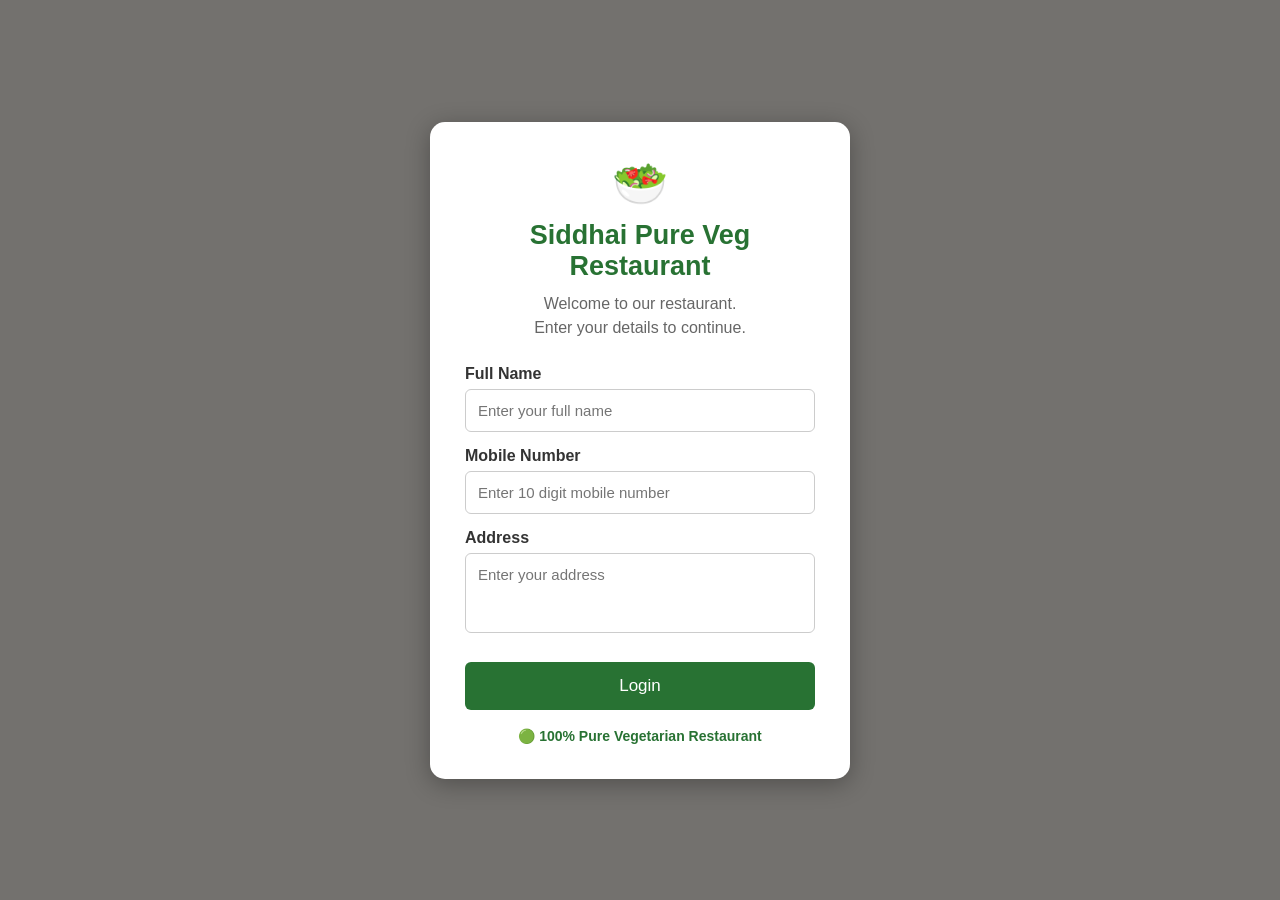
==== index.html @ 25f9e5db "Add files via upload" ====
<!DOCTYPE html>
<html lang="en">

<head>

    <meta charset="UTF-8">

    <meta name="viewport" content="width=device-width, initial-scale=1.0">

    <title>Siddhai Pure Veg Restaurant</title>


    <style>

        /* =========================
           BASIC RESET
        ========================= */

        * {
            margin: 0;
            padding: 0;
            box-sizing: border-box;
            font-family: Arial, sans-serif;
        }


        body {
            background-color: #fffaf3;
            color: #333;
        }


        /* =========================
           LOGIN PAGE
        ========================= */

        #loginPage {

            min-height: 100vh;

            display: flex;

            justify-content: center;

            align-items: center;

            padding: 20px;

            background-image:

                linear-gradient(
                    rgba(0, 0, 0, 0.55),
                    rgba(0, 0, 0, 0.55)
                ),

                url("https://images.unsplash.com/photo-1517248135467-4c7edcad34c4");

            background-size: cover;

            background-position: center;
        }


        .login-box {

            background-color: white;

            width: 420px;

            padding: 35px;

            border-radius: 15px;

            box-shadow:

                0 5px 25px
                rgba(0, 0, 0, 0.3);
        }


        .restaurant-icon {

            text-align: center;

            font-size: 45px;

            margin-bottom: 10px;
        }


        .login-box h1 {

            text-align: center;

            color: #287233;

            font-size: 27px;

            margin-bottom: 10px;
        }


        .login-box .subtitle {

            text-align: center;

            color: #666;

            margin-bottom: 25px;

            line-height: 1.5;
        }


        label {

            display: block;

            margin-top: 15px;

            margin-bottom: 6px;

            font-weight: bold;

            color: #333;
        }


        input,
        textarea {

            width: 100%;

            padding: 12px;

            border: 1px solid #ccc;

            border-radius: 6px;

            font-size: 15px;
        }


        input:focus,
        textarea:focus {

            outline: none;

            border-color: #287233;
        }


        textarea {

            height: 80px;

            resize: none;
        }


        .login-button {

            width: 100%;

            margin-top: 25px;

            padding: 14px;

            background-color: #287233;

            color: white;

            border: none;

            border-radius: 6px;

            font-size: 17px;

            cursor: pointer;
        }


        .login-button:hover {

            background-color: #1e5727;
        }


        .pure-veg-text {

            text-align: center;

            margin-top: 18px;

            color: #287233;

            font-size: 14px;

            font-weight: bold;
        }


        /* =========================
           HOME PAGE
        ========================= */

        #homePage {

            display: none;
        }


        /* =========================
           NAVIGATION BAR
        ========================= */

        nav {

            background-color: #287233;

            color: white;

            padding: 18px 50px;

            display: flex;

            justify-content: space-between;

            align-items: center;

            position: sticky;

            top: 0;

            z-index: 1000;
        }


        .logo {

            font-size: 24px;

            font-weight: bold;
        }


        .logo span {

            display: block;

            font-size: 12px;

            font-weight: normal;

            margin-top: 3px;

            color: #d9f5dc;
        }


        nav a {

            color: white;

            text-decoration: none;

            margin-left: 25px;

            font-size: 16px;

            cursor: pointer;
        }


        nav a:hover {

            color: #ffe082;
        }


        /* =========================
           HERO SECTION
        ========================= */

        .hero {

            min-height: 550px;

            background-image:

                linear-gradient(

                    rgba(0, 0, 0, 0.55),

                    rgba(0, 0, 0, 0.55)

                ),

                url("https://images.unsplash.com/photo-1414235077428-338989a2e8c0");

            background-size: cover;

            background-position: center;

            display: flex;

            justify-content: center;

            align-items: center;

            text-align: center;

            color: white;

            padding: 30px;
        }


        .hero h1 {

            font-size: 52px;

            margin-bottom: 20px;
        }


        .hero h1 span {

            color: #ffe082;
        }


        .hero p {

            font-size: 21px;

            line-height: 1.7;

            margin-bottom: 25px;
        }


        .hero-button {

            display: inline-block;

            padding: 13px 28px;

            background-color: #f39c12;

            color: white;

            text-decoration: none;

            border-radius: 6px;

            font-size: 17px;

            cursor: pointer;
        }


        .hero-button:hover {

            background-color: #d68910;
        }


        /* =========================
           ABOUT US
        ========================= */

        .about {

            text-align: center;

            padding: 70px 20px;
        }


        .section-title {

            font-size: 36px;

            color: #287233;

            margin-bottom: 20px;
        }


        .about p {

            max-width: 850px;

            margin: auto;

            line-height: 1.8;

            color: #555;

            font-size: 17px;
        }


        /* =========================
           FOOD MENU
        ========================= */

        .menu-section {

            padding: 65px 30px;

            text-align: center;

            background-color: #f4f9f1;
        }


        .food-container {

            display: flex;

            justify-content: center;

            gap: 25px;

            flex-wrap: wrap;

            margin-top: 35px;
        }


        .food-card {

            width: 260px;

            background-color: white;

            border-radius: 12px;

            overflow: hidden;

            box-shadow:

                0 4px 12px
                rgba(0, 0, 0, 0.12);

            transition: 0.3s;
        }


        .food-card:hover {

            transform: translateY(-8px);
        }


        .food-card img {

            width: 100%;

            height: 180px;

            object-fit: cover;
        }


        .food-card h3 {

            color: #287233;

            margin: 18px 0 10px;

            font-size: 21px;
        }


        .food-card p {

            color: #666;

            line-height: 1.5;

            padding: 0 15px 20px;
        }


        /* =========================
           WHY CHOOSE US
        ========================= */

        .features {

            padding: 70px 30px;

            text-align: center;
        }


        .feature-container {

            display: flex;

            justify-content: center;

            gap: 25px;

            flex-wrap: wrap;

            margin-top: 35px;
        }


        .feature-card {

            width: 260px;

            padding: 30px;

            background-color: white;

            border-radius: 10px;

            box-shadow:

                0 3px 12px
                rgba(0, 0, 0, 0.1);
        }


        .feature-icon {

            font-size: 40px;

            margin-bottom: 15px;
        }


        .feature-card h3 {

            color: #287233;

            margin-bottom: 15px;
        }


        .feature-card p {

            color: #666;

            line-height: 1.6;
        }


        /* =========================
           CONTACT SECTION
        ========================= */

        .contact {

            background-color: #e8f2e5;

            text-align: center;

            padding: 65px 20px;
        }


        .contact p {

            line-height: 2;

            font-size: 17px;

            color: #444;
        }


        /* =========================
           FOOTER
        ========================= */

        footer {

            background-color: #287233;

            color: white;

            text-align: center;

            padding: 22px;
        }


        /* =========================
           RESPONSIVE DESIGN
        ========================= */

        @media (max-width: 750px) {


            nav {

                flex-direction: column;

                gap: 15px;

                padding: 20px;
            }


            nav a {

                margin-left: 8px;

                margin-right: 8px;

                font-size: 14px;
            }


            .hero h1 {

                font-size: 36px;
            }


            .hero p {

                font-size: 17px;
            }


            .login-box {

                width: 100%;

                max-width: 420px;
            }

        }

    </style>

</head>


<body>


    <!-- =====================================================
         LOGIN / CUSTOMER DETAILS PAGE
    ====================================================== -->


    <section id="loginPage">


        <div class="login-box">


            <div class="restaurant-icon">

                🥗

            </div>


            <h1>

                Siddhai Pure Veg Restaurant

            </h1>


            <p class="subtitle">

                Welcome to our restaurant.

                <br>

                Enter your details to continue.

            </p>


            <form onsubmit="loginUser(event)">


                <!-- FULL NAME -->

                <label for="name">

                    Full Name

                </label>


                <input

                    type="text"

                    id="name"

                    placeholder="Enter your full name"

                    required

                >


                <!-- MOBILE NUMBER -->

                <label for="mobile">

                    Mobile Number

                </label>


                <input

                    type="tel"

                    id="mobile"

                    placeholder="Enter 10 digit mobile number"

                    pattern="[0-9]{10}"

                    required

                >


                <!-- ADDRESS -->

                <label for="address">

                    Address

                </label>


                <textarea

                    id="address"

                    placeholder="Enter your address"

                    required

                ></textarea>


                <!-- LOGIN BUTTON -->

                <button

                    type="submit"

                    class="login-button"

                >

                    Login

                </button>


            </form>


            <div class="pure-veg-text">

                🟢 100% Pure Vegetarian Restaurant

            </div>


        </div>


    </section>


    <!-- =====================================================
         HOME PAGE
    ====================================================== -->


    <section id="homePage">


        <!-- NAVIGATION -->

        <nav>


            <div class="logo">

                Siddhai Pure Veg

                <span>

                    Restaurant • Kopargaon

                </span>

            </div>


            <div>


                <a onclick="showSection('home')">

                    Home

                </a>


                <a onclick="showSection('about')">

                    About Us

                </a>


                <a onclick="showSection('menu')">

                    Food Menu

                </a>


                <a onclick="showSection('features')">

                    Why Us

                </a>


                <a onclick="showSection('contact')">

                    Contact

                </a>

            </div>


        </nav>


        <!-- HERO / WELCOME -->

        <section class="hero" id="home">


            <div>


                <h1 id="welcomeMessage">

                    Welcome to

                    <span>

                        Siddhai Pure Veg Restaurant

                    </span>

                </h1>


                <p>

                    Pure Vegetarian Food

                    <br>

                    Authentic Taste • Fresh Ingredients • Great Service

                </p>


                <a

                    class="hero-button"

                    onclick="showSection('menu')"

                >

                    Explore Our Food

                </a>


            </div>


        </section>


        <!-- ABOUT US -->

        <section class="about" id="about">


            <h2 class="section-title">

                About Siddhai Pure Veg Restaurant

            </h2>


            <p>

                Siddhai Pure Veg Restaurant is a destination for

                delicious and freshly prepared vegetarian food.

                We serve a variety of tasty dishes prepared with

                quality ingredients and authentic flavors.

                <br><br>

                Our aim is to provide our customers with delicious

                food, friendly service and a comfortable dining

                experience. Whether you are looking for a quick

                meal or enjoying food with family and friends,

                Siddhai Pure Veg Restaurant welcomes you.

            </p>


        </section>


        <!-- FOOD MENU CATEGORIES -->

        <section class="menu-section" id="menu">


            <h2 class="section-title">

                Explore Our Food

            </h2>


            <p>

                Enjoy a variety of delicious pure vegetarian dishes.

            </p>


            <div class="food-container">


                <!-- NORTH INDIAN -->

                <div class="food-card">


                    <img

                        src="https://images.unsplash.com/photo-1585937421612-70a008356fbe"

                        alt="North Indian Food"

                    >


                    <h3>

                        North Indian

                    </h3>


                    <p>

                        Delicious vegetarian curries,

                        paneer dishes, roti and more.

                    </p>


                </div>


                <!-- SOUTH INDIAN -->

                <div class="food-card">


                    <img

                        src="https://images.unsplash.com/photo-1630383249896-424e482df921"

                        alt="South Indian Food"

                    >


                    <h3>

                        South Indian

                    </h3>


                    <p>

                        Fresh dosa, idli, vada and

                        traditional South Indian dishes.

                    </p>


                </div>


                <!-- CHINESE -->

                <div class="food-card">


                    <img

                        src="https://images.unsplash.com/photo-1563245372-f21724e3856d"

                        alt="Chinese Food"

                    >


                    <h3>

                        Chinese Food

                    </h3>


                    <p>

                        Delicious vegetarian noodles,

                        fried rice and Chinese dishes.

                    </p>


                </div>


                <!-- SNACKS -->

                <div class="food-card">


                    <img

                        src="https://images.unsplash.com/photo-1601050690597-df0568f70950"

                        alt="Indian Snacks"

                    >


                    <h3>

                        Snacks

                    </h3>


                    <p>

                        Enjoy tasty snacks and quick

                        vegetarian food options.

                    </p>


                </div>


                <!-- BEVERAGES -->

                <div class="food-card">


                    <img

                        src="https://images.unsplash.com/photo-1544145945-f90425340c7e"

                        alt="Beverages"

                    >


                    <h3>

                        Beverages

                    </h3>


                    <p>

                        Refreshing juices, tea, coffee

                        and other beverages.

                    </p>


                </div>


                <!-- DESSERTS -->

                <div class="food-card">


                    <img

                        src="https://images.unsplash.com/photo-1551024506-0bccd828d307"

                        alt="Desserts"

                    >


                    <h3>

                        Desserts

                    </h3>


                    <p>

                        Complete your meal with delicious

                        sweets and desserts.

                    </p>


                </div>


            </div>


        </section>


        <!-- WHY CHOOSE US -->

        <section class="features" id="features">


            <h2 class="section-title">

                Why Choose Siddhai?

            </h2>


            <div class="feature-container">


                <div class="feature-card">


                    <div class="feature-icon">

                        🟢

                    </div>


                    <h3>

                        100% Pure Veg

                    </h3>


                    <p>

                        We serve completely vegetarian

                        food prepared with care.

                    </p>


                </div>


                <div class="feature-card">


                    <div class="feature-icon">

                        🥗

                    </div>


                    <h3>

                        Fresh Ingredients

                    </h3>


                    <p>

                        We use quality and fresh ingredients

                        for delicious food.

                    </p>


                </div>


                <div class="feature-card">


                    <div class="feature-icon">

                        ⭐

                    </div>


                    <h3>

                        Great Taste

                    </h3>


                    <p>

                        Enjoy authentic flavors and delicious

                        vegetarian dishes.

                    </p>


                </div>


                <div class="feature-card">


                    <div class="feature-icon">

                        😊

                    </div>


                    <h3>

                        Friendly Service

                    </h3>


                    <p>

                        We provide friendly and helpful

                        service to our customers.

                    </p>


                </div>


            </div>


        </section>


        <!-- CONTACT -->

        <section class="contact" id="contact">


            <h2 class="section-title">

                Contact Us

            </h2>


            <p>

                📍 Near Shivaji Statue, Kopargaon

                <br>


                📞 Phone: Add Restaurant Phone Number

                <br>


                🟢 100% Pure Vegetarian Restaurant

                <br>


                🕒 Open Daily: Add Opening Hours

            </p>


        </section>


        <!-- FOOTER -->

        <footer>


            <p>

                © 2026 Siddhai Pure Veg Restaurant.

                All Rights Reserved.

            </p>


        </footer>


    </section>


    <!-- =====================================================
         JAVASCRIPT
    ====================================================== -->


    <script>


        function loginUser(event) {


            // Prevent page refresh

            event.preventDefault();


            // Get the customer's name

            let name =

                document.getElementById("name").value;


            // Hide Login Page

            document.getElementById("loginPage")

                .style.display = "none";


            // Show Home Page

            document.getElementById("homePage")

                .style.display = "block";


            // Show customer's name

            document.getElementById("welcomeMessage")

                .innerHTML =

                "Welcome, " + name +

                " to <span>Siddhai Pure Veg Restaurant</span>";


            // Scroll to top

            window.scrollTo(0, 0);

        }


        function showSection(sectionId) {


            document.getElementById(sectionId)

                .scrollIntoView({

                    behavior: "smooth"

                });

        }


    </script>


</body>

</html>
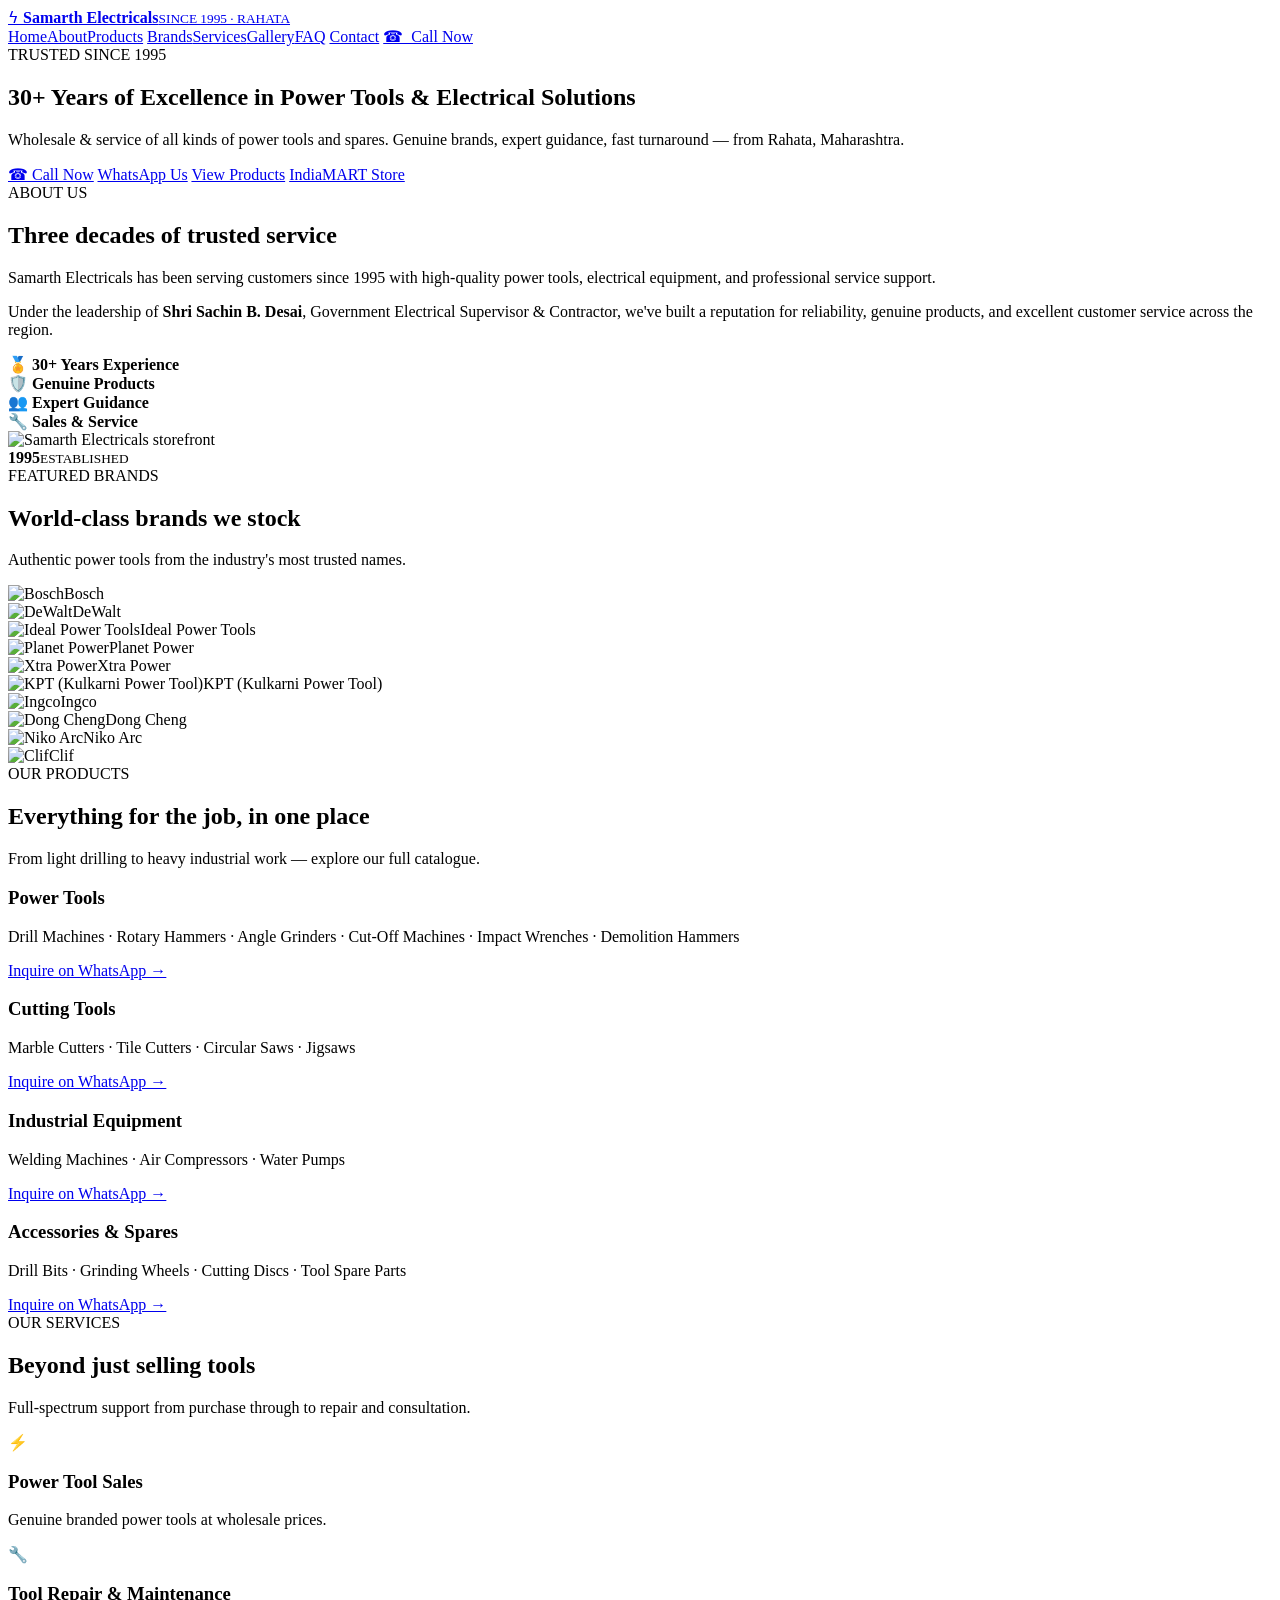
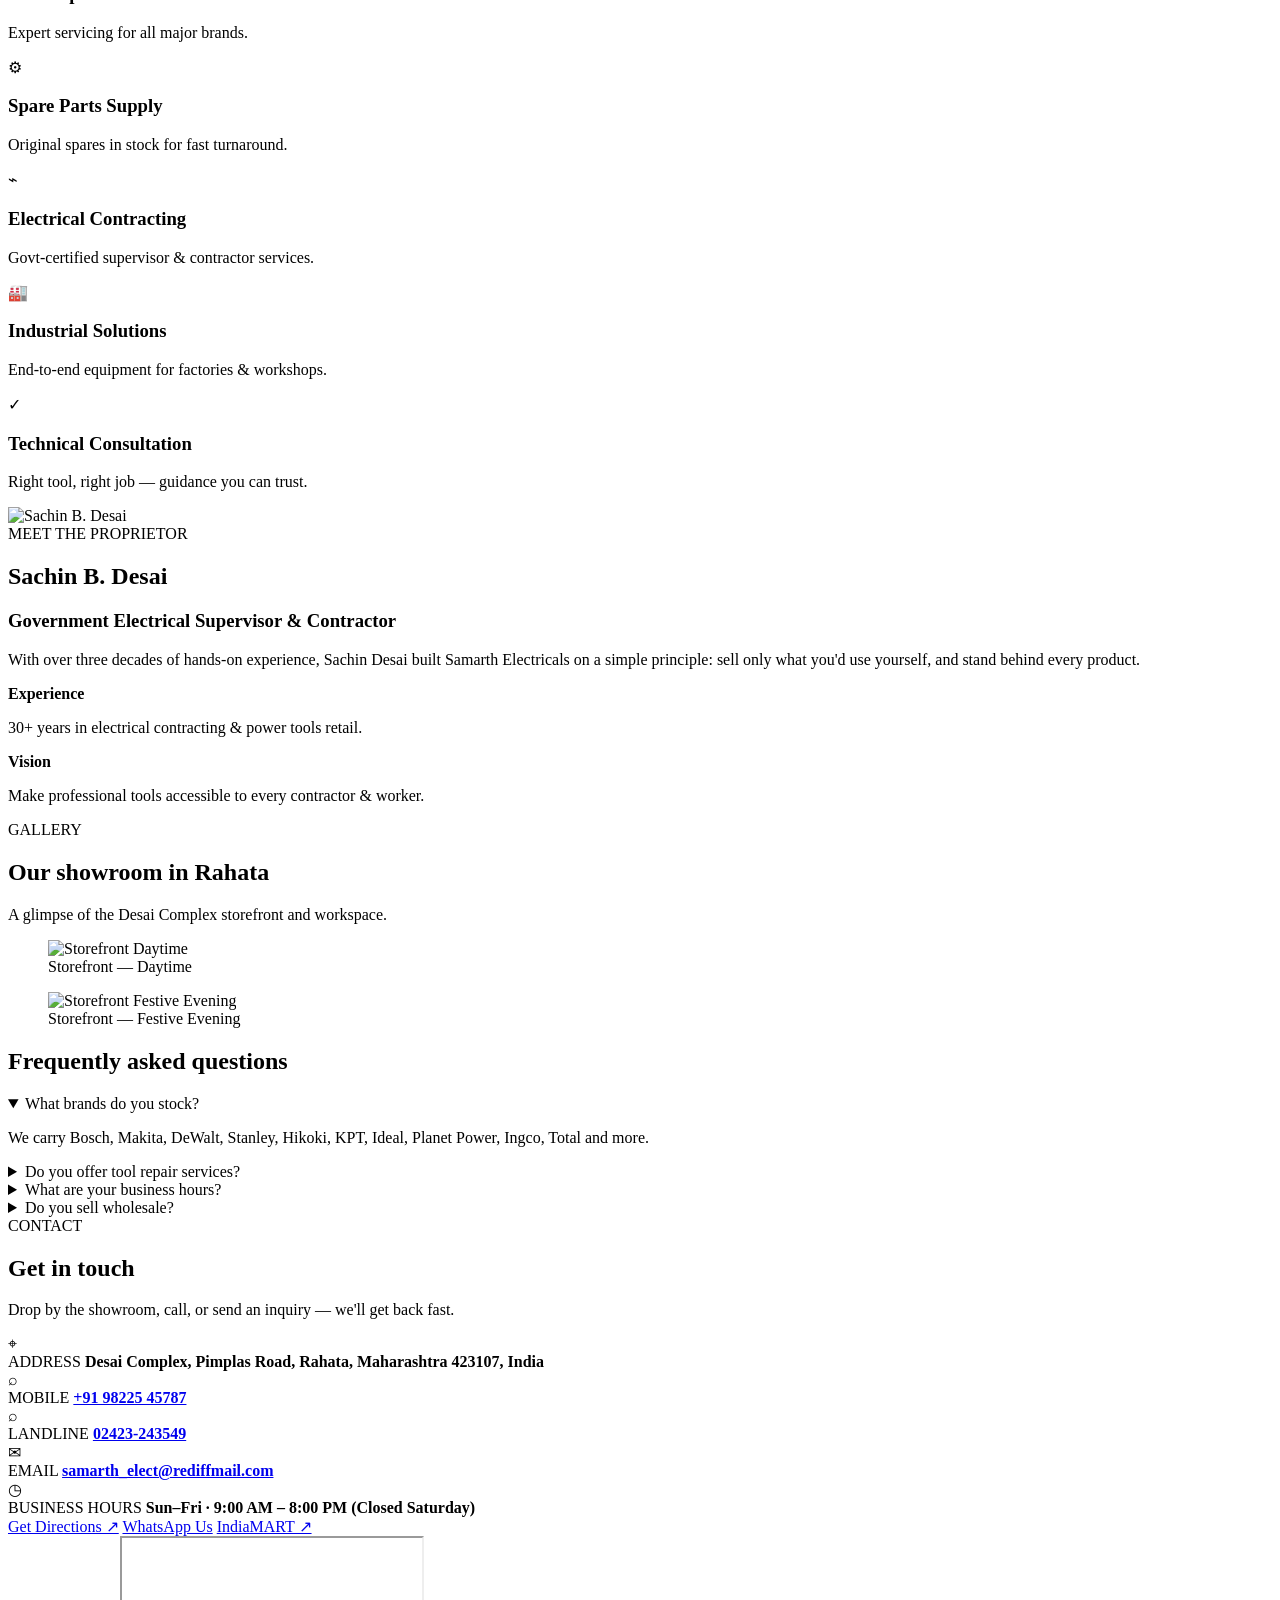
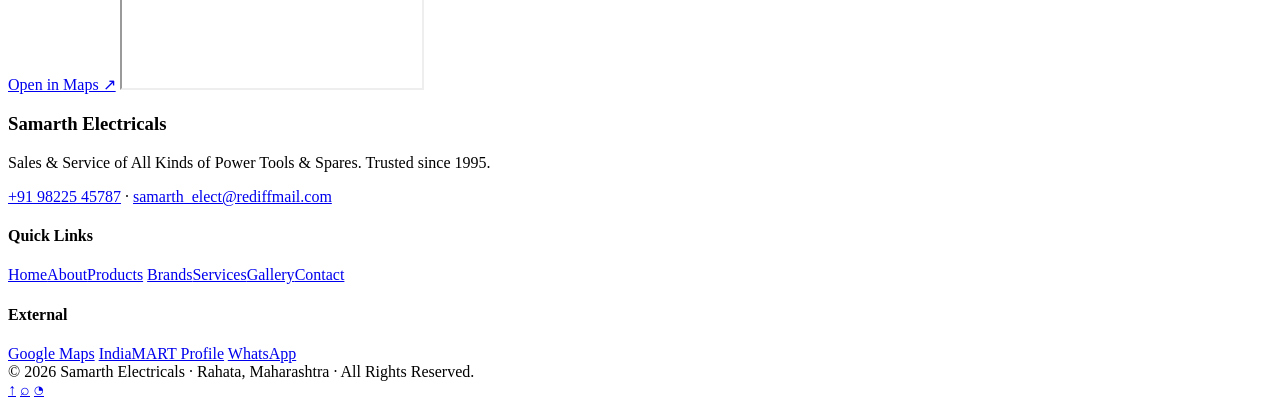
==== commit f06b7f8b: "Add files via upload" ====
--- a/index.html
+++ b/index.html
@@ -1,1441 +1,254 @@
-<!DOCTYPE html>
-<html lang="en">
-
-<head>
-
-    <meta charset="UTF-8">
-
-    <meta name="viewport" content="width=device-width, initial-scale=1.0">
-
-    <title>Siddhai Pure Veg Restaurant</title>
-
-
-    <style>
-
-        /* =========================
-           BASIC RESET
-        ========================= */
-
-        * {
-            margin: 0;
-            padding: 0;
-            box-sizing: border-box;
-            font-family: Arial, sans-serif;
-        }
-
-
-        body {
-            background-color: #fffaf3;
-            color: #333;
-        }
-
-
-        /* =========================
-           LOGIN PAGE
-        ========================= */
-
-        #loginPage {
-
-            min-height: 100vh;
-
-            display: flex;
-
-            justify-content: center;
-
-            align-items: center;
-
-            padding: 20px;
-
-            background-image:
-
-                linear-gradient(
-                    rgba(0, 0, 0, 0.55),
-                    rgba(0, 0, 0, 0.55)
-                ),
-
-                url("https://images.unsplash.com/photo-1517248135467-4c7edcad34c4");
-
-            background-size: cover;
-
-            background-position: center;
-        }
-
-
-        .login-box {
-
-            background-color: white;
-
-            width: 420px;
-
-            padding: 35px;
-
-            border-radius: 15px;
-
-            box-shadow:
-
-                0 5px 25px
-                rgba(0, 0, 0, 0.3);
-        }
-
-
-        .restaurant-icon {
-
-            text-align: center;
-
-            font-size: 45px;
-
-            margin-bottom: 10px;
-        }
-
-
-        .login-box h1 {
-
-            text-align: center;
-
-            color: #287233;
-
-            font-size: 27px;
-
-            margin-bottom: 10px;
-        }
-
-
-        .login-box .subtitle {
-
-            text-align: center;
-
-            color: #666;
-
-            margin-bottom: 25px;
-
-            line-height: 1.5;
-        }
-
-
-        label {
-
-            display: block;
-
-            margin-top: 15px;
-
-            margin-bottom: 6px;
-
-            font-weight: bold;
-
-            color: #333;
-        }
-
-
-        input,
-        textarea {
-
-            width: 100%;
-
-            padding: 12px;
-
-            border: 1px solid #ccc;
-
-            border-radius: 6px;
-
-            font-size: 15px;
-        }
-
-
-        input:focus,
-        textarea:focus {
-
-            outline: none;
-
-            border-color: #287233;
-        }
-
-
-        textarea {
-
-            height: 80px;
-
-            resize: none;
-        }
-
-
-        .login-button {
-
-            width: 100%;
-
-            margin-top: 25px;
-
-            padding: 14px;
-
-            background-color: #287233;
-
-            color: white;
-
-            border: none;
-
-            border-radius: 6px;
-
-            font-size: 17px;
-
-            cursor: pointer;
-        }
-
-
-        .login-button:hover {
-
-            background-color: #1e5727;
-        }
-
-
-        .pure-veg-text {
-
-            text-align: center;
-
-            margin-top: 18px;
-
-            color: #287233;
-
-            font-size: 14px;
-
-            font-weight: bold;
-        }
-
-
-        /* =========================
-           HOME PAGE
-        ========================= */
-
-        #homePage {
-
-            display: none;
-        }
-
-
-        /* =========================
-           NAVIGATION BAR
-        ========================= */
-
-        nav {
-
-            background-color: #287233;
-
-            color: white;
-
-            padding: 18px 50px;
-
-            display: flex;
-
-            justify-content: space-between;
-
-            align-items: center;
-
-            position: sticky;
-
-            top: 0;
-
-            z-index: 1000;
-        }
-
-
-        .logo {
-
-            font-size: 24px;
-
-            font-weight: bold;
-        }
-
-
-        .logo span {
-
-            display: block;
-
-            font-size: 12px;
-
-            font-weight: normal;
-
-            margin-top: 3px;
-
-            color: #d9f5dc;
-        }
-
-
-        nav a {
-
-            color: white;
-
-            text-decoration: none;
-
-            margin-left: 25px;
-
-            font-size: 16px;
-
-            cursor: pointer;
-        }
-
-
-        nav a:hover {
-
-            color: #ffe082;
-        }
-
-
-        /* =========================
-           HERO SECTION
-        ========================= */
-
-        .hero {
-
-            min-height: 550px;
-
-            background-image:
-
-                linear-gradient(
-
-                    rgba(0, 0, 0, 0.55),
-
-                    rgba(0, 0, 0, 0.55)
-
-                ),
-
-                url("https://images.unsplash.com/photo-1414235077428-338989a2e8c0");
-
-            background-size: cover;
-
-            background-position: center;
-
-            display: flex;
-
-            justify-content: center;
-
-            align-items: center;
-
-            text-align: center;
-
-            color: white;
-
-            padding: 30px;
-        }
-
-
-        .hero h1 {
-
-            font-size: 52px;
-
-            margin-bottom: 20px;
-        }
-
-
-        .hero h1 span {
-
-            color: #ffe082;
-        }
-
-
-        .hero p {
-
-            font-size: 21px;
-
-            line-height: 1.7;
-
-            margin-bottom: 25px;
-        }
-
-
-        .hero-button {
-
-            display: inline-block;
-
-            padding: 13px 28px;
-
-            background-color: #f39c12;
-
-            color: white;
-
-            text-decoration: none;
-
-            border-radius: 6px;
-
-            font-size: 17px;
-
-            cursor: pointer;
-        }
-
-
-        .hero-button:hover {
-
-            background-color: #d68910;
-        }
-
-
-        /* =========================
-           ABOUT US
-        ========================= */
-
-        .about {
-
-            text-align: center;
-
-            padding: 70px 20px;
-        }
-
-
-        .section-title {
-
-            font-size: 36px;
-
-            color: #287233;
-
-            margin-bottom: 20px;
-        }
-
-
-        .about p {
-
-            max-width: 850px;
-
-            margin: auto;
-
-            line-height: 1.8;
-
-            color: #555;
-
-            font-size: 17px;
-        }
-
-
-        /* =========================
-           FOOD MENU
-        ========================= */
-
-        .menu-section {
-
-            padding: 65px 30px;
-
-            text-align: center;
-
-            background-color: #f4f9f1;
-        }
-
-
-        .food-container {
-
-            display: flex;
-
-            justify-content: center;
-
-            gap: 25px;
-
-            flex-wrap: wrap;
-
-            margin-top: 35px;
-        }
-
-
-        .food-card {
-
-            width: 260px;
-
-            background-color: white;
-
-            border-radius: 12px;
-
-            overflow: hidden;
-
-            box-shadow:
-
-                0 4px 12px
-                rgba(0, 0, 0, 0.12);
-
-            transition: 0.3s;
-        }
-
-
-        .food-card:hover {
-
-            transform: translateY(-8px);
-        }
-
-
-        .food-card img {
-
-            width: 100%;
-
-            height: 180px;
-
-            object-fit: cover;
-        }
-
-
-        .food-card h3 {
-
-            color: #287233;
-
-            margin: 18px 0 10px;
-
-            font-size: 21px;
-        }
-
-
-        .food-card p {
-
-            color: #666;
-
-            line-height: 1.5;
-
-            padding: 0 15px 20px;
-        }
-
-
-        /* =========================
-           WHY CHOOSE US
-        ========================= */
-
-        .features {
-
-            padding: 70px 30px;
-
-            text-align: center;
-        }
-
-
-        .feature-container {
-
-            display: flex;
-
-            justify-content: center;
-
-            gap: 25px;
-
-            flex-wrap: wrap;
-
-            margin-top: 35px;
-        }
-
-
-        .feature-card {
-
-            width: 260px;
-
-            padding: 30px;
-
-            background-color: white;
-
-            border-radius: 10px;
-
-            box-shadow:
-
-                0 3px 12px
-                rgba(0, 0, 0, 0.1);
-        }
-
-
-        .feature-icon {
-
-            font-size: 40px;
-
-            margin-bottom: 15px;
-        }
-
-
-        .feature-card h3 {
-
-            color: #287233;
-
-            margin-bottom: 15px;
-        }
-
-
-        .feature-card p {
-
-            color: #666;
-
-            line-height: 1.6;
-        }
-
-
-        /* =========================
-           CONTACT SECTION
-        ========================= */
-
-        .contact {
-
-            background-color: #e8f2e5;
-
-            text-align: center;
-
-            padding: 65px 20px;
-        }
-
-
-        .contact p {
-
-            line-height: 2;
-
-            font-size: 17px;
-
-            color: #444;
-        }
-
-
-        /* =========================
-           FOOTER
-        ========================= */
-
-        footer {
-
-            background-color: #287233;
-
-            color: white;
-
-            text-align: center;
-
-            padding: 22px;
-        }
-
-
-        /* =========================
-           RESPONSIVE DESIGN
-        ========================= */
-
-        @media (max-width: 750px) {
-
-
-            nav {
-
-                flex-direction: column;
-
-                gap: 15px;
-
-                padding: 20px;
-            }
-
-
-            nav a {
-
-                margin-left: 8px;
-
-                margin-right: 8px;
-
-                font-size: 14px;
-            }
-
-
-            .hero h1 {
-
-                font-size: 36px;
-            }
-
-
-            .hero p {
-
-                font-size: 17px;
-            }
-
-
-            .login-box {
-
-                width: 100%;
-
-                max-width: 420px;
-            }
-
-        }
-
-    </style>
-
-</head>
-
-
-<body>
-
-
-    <!-- =====================================================
-         LOGIN / CUSTOMER DETAILS PAGE
-    ====================================================== -->
-
-
-    <section id="loginPage">
-
-
-        <div class="login-box">
-
-
-            <div class="restaurant-icon">
-
-                🥗
-
-            </div>
-
-
-            <h1>
-
-                Siddhai Pure Veg Restaurant
-
-            </h1>
-
-
-            <p class="subtitle">
-
-                Welcome to our restaurant.
-
-                <br>
-
-                Enter your details to continue.
-
-            </p>
-
-
-            <form onsubmit="loginUser(event)">
-
-
-                <!-- FULL NAME -->
-
-                <label for="name">
-
-                    Full Name
-
-                </label>
-
-
-                <input
-
-                    type="text"
-
-                    id="name"
-
-                    placeholder="Enter your full name"
-
-                    required
-
-                >
-
-
-                <!-- MOBILE NUMBER -->
-
-                <label for="mobile">
-
-                    Mobile Number
-
-                </label>
-
-
-                <input
-
-                    type="tel"
-
-                    id="mobile"
-
-                    placeholder="Enter 10 digit mobile number"
-
-                    pattern="[0-9]{10}"
-
-                    required
-
-                >
-
-
-                <!-- ADDRESS -->
-
-                <label for="address">
-
-                    Address
-
-                </label>
-
-
-                <textarea
-
-                    id="address"
-
-                    placeholder="Enter your address"
-
-                    required
-
-                ></textarea>
-
-
-                <!-- LOGIN BUTTON -->
-
-                <button
-
-                    type="submit"
-
-                    class="login-button"
-
-                >
-
-                    Login
-
-                </button>
-
-
-            </form>
-
-
-            <div class="pure-veg-text">
-
-                🟢 100% Pure Vegetarian Restaurant
-
-            </div>
-
-
-        </div>
-
-
-    </section>
-
-
-    <!-- =====================================================
-         HOME PAGE
-    ====================================================== -->
-
-
-    <section id="homePage">
-
-
-        <!-- NAVIGATION -->
-
-        <nav>
-
-
-            <div class="logo">
-
-                Siddhai Pure Veg
-
-                <span>
-
-                    Restaurant • Kopargaon
-
-                </span>
-
-            </div>
-
-
-            <div>
-
-
-                <a onclick="showSection('home')">
-
-                    Home
-
-                </a>
-
-
-                <a onclick="showSection('about')">
-
-                    About Us
-
-                </a>
-
-
-                <a onclick="showSection('menu')">
-
-                    Food Menu
-
-                </a>
-
-
-                <a onclick="showSection('features')">
-
-                    Why Us
-
-                </a>
-
-
-                <a onclick="showSection('contact')">
-
-                    Contact
-
-                </a>
-
-            </div>
-
-
-        </nav>
-
-
-        <!-- HERO / WELCOME -->
-
-        <section class="hero" id="home">
-
-
-            <div>
-
-
-                <h1 id="welcomeMessage">
-
-                    Welcome to
-
-                    <span>
-
-                        Siddhai Pure Veg Restaurant
-
-                    </span>
-
-                </h1>
-
-
-                <p>
-
-                    Pure Vegetarian Food
-
-                    <br>
-
-                    Authentic Taste • Fresh Ingredients • Great Service
-
-                </p>
-
-
-                <a
-
-                    class="hero-button"
-
-                    onclick="showSection('menu')"
-
-                >
-
-                    Explore Our Food
-
-                </a>
-
-
-            </div>
-
-
-        </section>
-
-
-        <!-- ABOUT US -->
-
-        <section class="about" id="about">
-
-
-            <h2 class="section-title">
-
-                About Siddhai Pure Veg Restaurant
-
-            </h2>
-
-
-            <p>
-
-                Siddhai Pure Veg Restaurant is a destination for
-
-                delicious and freshly prepared vegetarian food.
-
-                We serve a variety of tasty dishes prepared with
-
-                quality ingredients and authentic flavors.
-
-                <br><br>
-
-                Our aim is to provide our customers with delicious
-
-                food, friendly service and a comfortable dining
-
-                experience. Whether you are looking for a quick
-
-                meal or enjoying food with family and friends,
-
-                Siddhai Pure Veg Restaurant welcomes you.
-
-            </p>
-
-
-        </section>
-
-
-        <!-- FOOD MENU CATEGORIES -->
-
-        <section class="menu-section" id="menu">
-
-
-            <h2 class="section-title">
-
-                Explore Our Food
-
-            </h2>
-
-
-            <p>
-
-                Enjoy a variety of delicious pure vegetarian dishes.
-
-            </p>
-
-
-            <div class="food-container">
-
-
-                <!-- NORTH INDIAN -->
-
-                <div class="food-card">
-
-
-                    <img
-
-                        src="https://images.unsplash.com/photo-1585937421612-70a008356fbe"
-
-                        alt="North Indian Food"
-
-                    >
-
-
-                    <h3>
-
-                        North Indian
-
-                    </h3>
-
-
-                    <p>
-
-                        Delicious vegetarian curries,
-
-                        paneer dishes, roti and more.
-
-                    </p>
-
-
-                </div>
-
-
-                <!-- SOUTH INDIAN -->
-
-                <div class="food-card">
-
-
-                    <img
-
-                        src="https://images.unsplash.com/photo-1630383249896-424e482df921"
-
-                        alt="South Indian Food"
-
-                    >
-
-
-                    <h3>
-
-                        South Indian
-
-                    </h3>
-
-
-                    <p>
-
-                        Fresh dosa, idli, vada and
-
-                        traditional South Indian dishes.
-
-                    </p>
-
-
-                </div>
-
-
-                <!-- CHINESE -->
-
-                <div class="food-card">
-
-
-                    <img
-
-                        src="https://images.unsplash.com/photo-1563245372-f21724e3856d"
-
-                        alt="Chinese Food"
-
-                    >
-
-
-                    <h3>
-
-                        Chinese Food
-
-                    </h3>
-
-
-                    <p>
-
-                        Delicious vegetarian noodles,
-
-                        fried rice and Chinese dishes.
-
-                    </p>
-
-
-                </div>
-
-
-                <!-- SNACKS -->
-
-                <div class="food-card">
-
-
-                    <img
-
-                        src="https://images.unsplash.com/photo-1601050690597-df0568f70950"
-
-                        alt="Indian Snacks"
-
-                    >
-
-
-                    <h3>
-
-                        Snacks
-
-                    </h3>
-
-
-                    <p>
-
-                        Enjoy tasty snacks and quick
-
-                        vegetarian food options.
-
-                    </p>
-
-
-                </div>
-
-
-                <!-- BEVERAGES -->
-
-                <div class="food-card">
-
-
-                    <img
-
-                        src="https://images.unsplash.com/photo-1544145945-f90425340c7e"
-
-                        alt="Beverages"
-
-                    >
-
-
-                    <h3>
-
-                        Beverages
-
-                    </h3>
-
-
-                    <p>
-
-                        Refreshing juices, tea, coffee
-
-                        and other beverages.
-
-                    </p>
-
-
-                </div>
-
-
-                <!-- DESSERTS -->
-
-                <div class="food-card">
-
-
-                    <img
-
-                        src="https://images.unsplash.com/photo-1551024506-0bccd828d307"
-
-                        alt="Desserts"
-
-                    >
-
-
-                    <h3>
-
-                        Desserts
-
-                    </h3>
-
-
-                    <p>
-
-                        Complete your meal with delicious
-
-                        sweets and desserts.
-
-                    </p>
-
-
-                </div>
-
-
-            </div>
-
-
-        </section>
-
-
-        <!-- WHY CHOOSE US -->
-
-        <section class="features" id="features">
-
-
-            <h2 class="section-title">
-
-                Why Choose Siddhai?
-
-            </h2>
-
-
-            <div class="feature-container">
-
-
-                <div class="feature-card">
-
-
-                    <div class="feature-icon">
-
-                        🟢
-
-                    </div>
-
-
-                    <h3>
-
-                        100% Pure Veg
-
-                    </h3>
-
-
-                    <p>
-
-                        We serve completely vegetarian
-
-                        food prepared with care.
-
-                    </p>
-
-
-                </div>
-
-
-                <div class="feature-card">
-
-
-                    <div class="feature-icon">
-
-                        🥗
-
-                    </div>
-
-
-                    <h3>
-
-                        Fresh Ingredients
-
-                    </h3>
-
-
-                    <p>
-
-                        We use quality and fresh ingredients
-
-                        for delicious food.
-
-                    </p>
-
-
-                </div>
-
-
-                <div class="feature-card">
-
-
-                    <div class="feature-icon">
-
-                        ⭐
-
-                    </div>
-
-
-                    <h3>
-
-                        Great Taste
-
-                    </h3>
-
-
-                    <p>
-
-                        Enjoy authentic flavors and delicious
-
-                        vegetarian dishes.
-
-                    </p>
-
-
-                </div>
-
-
-                <div class="feature-card">
-
-
-                    <div class="feature-icon">
-
-                        😊
-
-                    </div>
-
-
-                    <h3>
-
-                        Friendly Service
-
-                    </h3>
-
-
-                    <p>
-
-                        We provide friendly and helpful
-
-                        service to our customers.
-
-                    </p>
-
-
-                </div>
-
-
-            </div>
-
-
-        </section>
-
-
-        <!-- CONTACT -->
-
-        <section class="contact" id="contact">
-
-
-            <h2 class="section-title">
-
-                Contact Us
-
-            </h2>
-
-
-            <p>
-
-                📍 Near Shivaji Statue, Kopargaon
-
-                <br>
-
-
-                📞 Phone: Add Restaurant Phone Number
-
-                <br>
-
-
-                🟢 100% Pure Vegetarian Restaurant
-
-                <br>
-
-
-                🕒 Open Daily: Add Opening Hours
-
-            </p>
-
-
-        </section>
-
-
-        <!-- FOOTER -->
-
-        <footer>
-
-
-            <p>
-
-                © 2026 Siddhai Pure Veg Restaurant.
-
-                All Rights Reserved.
-
-            </p>
-
-
-        </footer>
-
-
-    </section>
-
-
-    <!-- =====================================================
-         JAVASCRIPT
-    ====================================================== -->
-
-
-    <script>
-
-
-        function loginUser(event) {
-
-
-            // Prevent page refresh
-
-            event.preventDefault();
-
-
-            // Get the customer's name
-
-            let name =
-
-                document.getElementById("name").value;
-
-
-            // Hide Login Page
-
-            document.getElementById("loginPage")
-
-                .style.display = "none";
-
-
-            // Show Home Page
-
-            document.getElementById("homePage")
-
-                .style.display = "block";
-
-
-            // Show customer's name
-
-            document.getElementById("welcomeMessage")
-
-                .innerHTML =
-
-                "Welcome, " + name +
-
-                " to <span>Siddhai Pure Veg Restaurant</span>";
-
-
-            // Scroll to top
-
-            window.scrollTo(0, 0);
-
-        }
-
-
-        function showSection(sectionId) {
-
-
-            document.getElementById(sectionId)
-
-                .scrollIntoView({
-
-                    behavior: "smooth"
-
-                });
-
-        }
-
-
-    </script>
-
-
-</body>
-
-</html>+<!DOCTYPE html>
+<html lang="en">
+<head>
+<meta charset="UTF-8">
+<meta name="viewport" content="width=device-width, initial-scale=1.0">
+<title>Samarth Electricals</title>
+<link rel="stylesheet" href="style.css">
+<link rel="preconnect" href="https://fonts.googleapis.com">
+<link href="https://fonts.googleapis.com/css2?family=Inter:wght@400;500;600;700;800&display=swap" rel="stylesheet">
+</head>
+<body>
+
+<header>
+  <div class="nav">
+    <a class="brand" href="#home">
+      <span class="bolt">ϟ</span>
+      <span><b>Samarth Electricals</b><small>SINCE 1995 · RAHATA</small></span>
+    </a>
+    <nav>
+      <a href="#home">Home</a><a href="#about">About</a><a href="#products">Products</a>
+      <a href="#brands">Brands</a><a href="#services">Services</a><a href="#gallery">Gallery</a><a href="#faq">FAQ</a>
+      <a href="#contact">Contact</a>
+      <a class="call" href="tel:+919822545787">☎ &nbsp;Call Now</a>
+    </nav>
+  </div>
+</header>
+
+<section class="hero" id="home">
+  <div class="hero-text">
+    <div class="tag">TRUSTED SINCE 1995</div>
+    <h1>30+ Years of Excellence in <span>Power Tools & Electrical Solutions</span></h1>
+    <p>Wholesale & service of all kinds of power tools and spares. Genuine brands, expert guidance, fast turnaround — from Rahata, Maharashtra.</p>
+    <div class="buttons">
+      <a class="orange" href="tel:+919822545787">☎ Call Now</a>
+      <a class="green" href="https://wa.me/919822545787" target="_blank">WhatsApp Us</a>
+      <a class="outline" href="#products">View Products</a>
+      <a class="outline" href="#contact">IndiaMART Store</a>
+    </div>
+  </div>
+</section>
+
+<section class="about" id="about">
+  <div class="about-grid">
+    <div>
+      <div class="tag">ABOUT US</div>
+      <h2>Three decades of <span>trusted service</span></h2>
+      <p>Samarth Electricals has been serving customers since 1995 with high-quality power tools, electrical equipment, and professional service support.</p>
+      <p>Under the leadership of <b>Shri Sachin B. Desai</b>, Government Electrical Supervisor & Contractor, we've built a reputation for reliability, genuine products, and excellent customer service across the region.</p>
+      <div class="features">
+        <div>🏅 <b>30+ Years Experience</b></div>
+        <div>🛡️ <b>Genuine Products</b></div>
+        <div>👥 <b>Expert Guidance</b></div>
+        <div>🔧 <b>Sales & Service</b></div>
+      </div>
+    </div>
+    <div class="about-photo">
+      <img src="images/storefront-day.png" alt="Samarth Electricals storefront">
+      <div class="est"><b>1995</b><small>ESTABLISHED</small></div>
+    </div>
+  </div>
+</section>
+
+<section class="brands" id="brands">
+  <div class="tag">FEATURED BRANDS</div>
+  <h2>World-class brands we stock</h2>
+  <p>Authentic power tools from the industry's most trusted names.</p>
+  <div class="brand-grid">
+    <div class="brand-card"><img src="images/bosch.png" alt="Bosch"><span>Bosch</span></div>
+    <div class="brand-card"><img src="images/dewalt.png" alt="DeWalt"><span>DeWalt</span></div>
+    <div class="brand-card"><img src="images/ideal.png" alt="Ideal Power Tools"><span>Ideal Power Tools</span></div>
+    <div class="brand-card"><img src="images/planet-power.png" alt="Planet Power"><span>Planet Power</span></div>
+    <div class="brand-card"><img src="images/xtra-power.png" alt="Xtra Power"><span>Xtra Power</span></div>
+    <div class="brand-card"><img src="images/kpt.png" alt="KPT (Kulkarni Power Tool)"><span>KPT (Kulkarni Power Tool)</span></div>
+    <div class="brand-card"><img src="images/ingco.png" alt="Ingco"><span>Ingco</span></div>
+    <div class="brand-card"><img src="images/dong-cheng.png" alt="Dong Cheng"><span>Dong Cheng</span></div>
+    <div class="brand-card"><img src="images/niko-arc.png" alt="Niko Arc"><span>Niko Arc</span></div>
+    <div class="brand-card"><img src="images/clif.png" alt="Clif"><span>Clif</span></div>
+  </div>
+</section>
+
+<section class="products" id="products">
+  <div class="tag">OUR PRODUCTS</div>
+  <h2>Everything for the job, in one place</h2>
+  <p>From light drilling to heavy industrial work — explore our full catalogue.</p>
+  <div class="cards">
+    <article><h3>Power Tools</h3><p>Drill Machines · Rotary Hammers · Angle Grinders · Cut-Off Machines · Impact Wrenches · Demolition Hammers</p><a href="https://wa.me/919822545787" target="_blank">Inquire on WhatsApp →</a></article>
+    <article><h3>Cutting Tools</h3><p>Marble Cutters · Tile Cutters · Circular Saws · Jigsaws</p><a href="https://wa.me/919822545787" target="_blank">Inquire on WhatsApp →</a></article>
+    <article><h3>Industrial Equipment</h3><p>Welding Machines · Air Compressors · Water Pumps</p><a href="https://wa.me/919822545787" target="_blank">Inquire on WhatsApp →</a></article>
+    <article><h3>Accessories & Spares</h3><p>Drill Bits · Grinding Wheels · Cutting Discs · Tool Spare Parts</p><a href="https://wa.me/919822545787" target="_blank">Inquire on WhatsApp →</a></article>
+  </div>
+</section>
+
+
+<section class="services-section" id="services">
+  <div class="tag">OUR SERVICES</div>
+  <h2>Beyond just selling tools</h2>
+  <p>Full-spectrum support from purchase through to repair and consultation.</p>
+  <div class="service-grid">
+    <article><span>⚡</span><h3>Power Tool Sales</h3><p>Genuine branded power tools at wholesale prices.</p></article>
+    <article><span>🔧</span><h3>Tool Repair & Maintenance</h3><p>Expert servicing for all major brands.</p></article>
+    <article><span>⚙</span><h3>Spare Parts Supply</h3><p>Original spares in stock for fast turnaround.</p></article>
+    <article><span>⌁</span><h3>Electrical Contracting</h3><p>Govt-certified supervisor & contractor services.</p></article>
+    <article><span>🏭</span><h3>Industrial Solutions</h3><p>End-to-end equipment for factories & workshops.</p></article>
+    <article><span>✓</span><h3>Technical Consultation</h3><p>Right tool, right job — guidance you can trust.</p></article>
+  </div>
+</section>
+
+<section class="proprietor" id="proprietor">
+  <div class="prop-grid">
+    <img src="images/proprietor.png" alt="Sachin B. Desai">
+    <div>
+      <div class="tag">MEET THE PROPRIETOR</div>
+      <h2>Sachin B. Desai</h2>
+      <h3>Government Electrical Supervisor & Contractor</h3>
+      <p>With over three decades of hands-on experience, Sachin Desai built Samarth Electricals on a simple principle: sell only what you'd use yourself, and stand behind every product.</p>
+      <div class="vision">
+        <div><b>Experience</b><p>30+ years in electrical contracting & power tools retail.</p></div>
+        <div><b>Vision</b><p>Make professional tools accessible to every contractor & worker.</p></div>
+      </div>
+    </div>
+  </div>
+</section>
+
+<section class="gallery" id="gallery">
+  <div class="tag">GALLERY</div>
+  <h2>Our showroom in Rahata</h2>
+  <p>A glimpse of the Desai Complex storefront and workspace.</p>
+  <div class="gallery-grid">
+    <figure><img src="images/gallery-day.png" alt="Storefront Daytime"><figcaption>Storefront — Daytime</figcaption></figure>
+    <figure><img src="images/gallery-evening.png" alt="Storefront Festive Evening"><figcaption>Storefront — Festive Evening</figcaption></figure>
+  </div>
+</section>
+
+
+<section class="faq" id="faq">
+  <div class="faq-inner">
+    <h2>Frequently asked questions</h2>
+    <div class="faq-list">
+      <details open>
+        <summary>What brands do you stock?</summary>
+        <p>We carry Bosch, Makita, DeWalt, Stanley, Hikoki, KPT, Ideal, Planet Power, Ingco, Total and more.</p>
+      </details>
+      <details>
+        <summary>Do you offer tool repair services?</summary>
+        <p>Yes. We provide expert repair and maintenance support for major power-tool brands, with genuine spare parts whenever available.</p>
+      </details>
+      <details>
+        <summary>What are your business hours?</summary>
+        <p>We are open Sunday to Friday, 9:00 AM to 8:00 PM. The showroom is closed on Saturday.</p>
+      </details>
+      <details>
+        <summary>Do you sell wholesale?</summary>
+        <p>Yes. We supply power tools, electrical equipment, accessories and spares for contractors, workshops and businesses at wholesale prices.</p>
+      </details>
+    </div>
+  </div>
+</section>
+
+<section class="contact" id="contact">
+  <div class="contact-layout">
+    <div>
+      <div class="tag">CONTACT</div>
+      <h2>Get in touch</h2>
+      <p>Drop by the showroom, call, or send an inquiry — we'll get back fast.</p>
+
+      <div class="contact-list">
+        <div class="contact-card">
+          <div class="contact-icon">⌖</div>
+          <div>
+            <label>ADDRESS</label>
+            <strong>Desai Complex, Pimplas Road, Rahata, Maharashtra 423107, India</strong>
+          </div>
+        </div>
+
+        <div class="contact-card">
+          <div class="contact-icon">⌕</div>
+          <div>
+            <label>MOBILE</label>
+            <strong><a href="tel:+919822545787">+91 98225 45787</a></strong>
+          </div>
+        </div>
+
+        <div class="contact-card">
+          <div class="contact-icon">⌕</div>
+          <div>
+            <label>LANDLINE</label>
+            <strong><a href="tel:02423243549">02423-243549</a></strong>
+          </div>
+        </div>
+
+        <div class="contact-card">
+          <div class="contact-icon">✉</div>
+          <div>
+            <label>EMAIL</label>
+            <strong><a href="mailto:samarth_elect@rediffmail.com">samarth_elect@rediffmail.com</a></strong>
+          </div>
+        </div>
+
+        <div class="contact-card">
+          <div class="contact-icon">◷</div>
+          <div>
+            <label>BUSINESS HOURS</label>
+            <strong>Sun–Fri · 9:00 AM – 8:00 PM (Closed Saturday)</strong>
+          </div>
+        </div>
+
+        <div class="contact-actions">
+          <a class="orange" target="_blank" href="https://www.google.com/maps/search/?api=1&query=Samarth+Electricals+Desai+Complex+Pimplas+Road+Rahata+Maharashtra+423107">Get Directions ↗</a>
+          <a class="outline" target="_blank" href="https://wa.me/919822545787">WhatsApp Us</a>
+          <a class="outline" target="_blank" href="https://www.indiamart.com/">IndiaMART ↗</a>
+        </div>
+      </div>
+    </div>
+
+    <div class="map-card">
+      <a class="map-open" target="_blank" href="https://www.google.com/maps/search/?api=1&query=Samarth+Electricals+Desai+Complex+Pimplas+Road+Rahata+Maharashtra+423107">Open in Maps ↗</a>
+      <iframe
+        title="Samarth Electricals location map"
+        src="https://www.google.com/maps?q=Samarth%20Electricals%2C%20Desai%20Complex%2C%20Pimplas%20Road%2C%20Rahata%2C%20Maharashtra%20423107&output=embed"
+        loading="lazy"
+        referrerpolicy="no-referrer-when-downgrade">
+      </iframe>
+    </div>
+  </div>
+</section>
+
+<footer class="site-footer">
+  <div class="footer-grid">
+    <div>
+      <h3>Samarth Electricals</h3>
+      <p>Sales & Service of All Kinds of Power Tools & Spares. Trusted since 1995.</p>
+      <p><a href="tel:+919822545787">+91 98225 45787</a> · <a href="mailto:samarth_elect@rediffmail.com">samarth_elect@rediffmail.com</a></p>
+    </div>
+    <div>
+      <h4>Quick Links</h4>
+      <a href="#home">Home</a><a href="#about">About</a><a href="#products">Products</a>
+      <a href="#brands">Brands</a><a href="#services">Services</a><a href="#gallery">Gallery</a><a href="#contact">Contact</a>
+    </div>
+    <div>
+      <h4>External</h4>
+      <a target="_blank" href="https://www.google.com/maps/search/?api=1&query=Samarth+Electricals+Desai+Complex+Pimplas+Road+Rahata+Maharashtra+423107">Google Maps</a>
+      <a target="_blank" href="https://www.indiamart.com/">IndiaMART Profile</a>
+      <a target="_blank" href="https://wa.me/919822545787">WhatsApp</a>
+    </div>
+  </div>
+  <div class="copyright">© 2026 Samarth Electricals · Rahata, Maharashtra · All Rights Reserved.</div>
+</footer>
+
+<a class="back-top" href="#home" aria-label="Back to top">↑</a>
+<a class="float-call" href="tel:+919822545787" aria-label="Call Samarth Electricals">⌕</a>
+<a class="float" href="https://wa.me/919822545787" target="_blank" aria-label="WhatsApp Samarth Electricals">◔</a>
+<script src="script.js"></script>
+</body>
+</html>
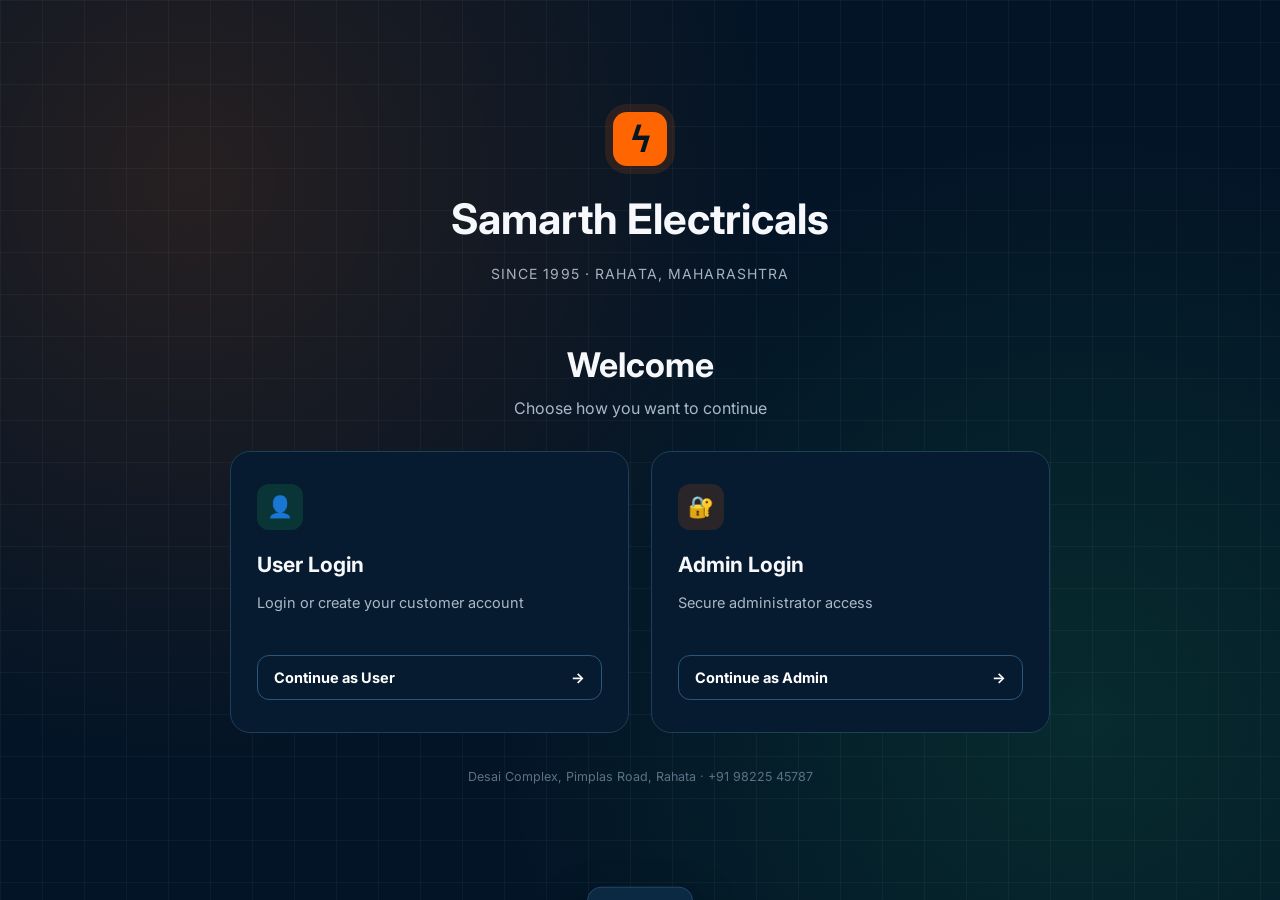
==== commit 75709423: "Add files via upload" ====
--- a/index.html
+++ b/index.html
@@ -4,12 +4,406 @@
 <meta charset="UTF-8">
 <meta name="viewport" content="width=device-width, initial-scale=1.0">
 <title>Samarth Electricals</title>
-<link rel="stylesheet" href="style.css">
 <link rel="preconnect" href="https://fonts.googleapis.com">
-<link href="https://fonts.googleapis.com/css2?family=Inter:wght@400;500;600;700;800&display=swap" rel="stylesheet">
+<link href="https://fonts.googleapis.com/css2?family=Inter:wght@400;500;600;700;800;900&display=swap" rel="stylesheet">
+<style>
+/* ============================================================
+   BASE — matches the client's real style.css palette/type
+   ============================================================ */
+*{box-sizing:border-box;margin:0;padding:0}
+html{scroll-behavior:smooth}
+body{font-family:Inter,Arial,sans-serif;background:#031426;color:#f7f8fb;line-height:1.65}
+a{text-decoration:none;color:inherit}
+img{max-width:100%;display:block}
+button{font-family:inherit;cursor:pointer;border:none}
+.screen{display:none !important}
+.screen.active{display:block !important}
+/* Screens below need non-block layout when active — these must win over
+   the base .screen.active rule, so they're scoped to the specific id
+   and also marked !important (see VERY IMPORTANT SCREEN VISIBILITY FIX). */
+#screen-gate.active{display:flex !important}
+#screen-admin-login.active{display:grid !important}
+#screen-user-login.active{display:grid !important}
+
+/* image placeholder fallback (shows if a real file hasn't been uploaded yet) */
+.img-fallback{
+  display:flex;align-items:center;justify-content:center;background:linear-gradient(135deg,#0b2942,#0e3552);
+  color:#ff6500;border:1px dashed #23496a;
+}
+.img-fallback span.fb-icon{font-size:2.4em;opacity:.85}
+
+.nav{height:106px;display:flex;align-items:center;justify-content:space-between;max-width:1660px;margin:auto;padding:0 28px;border-bottom:1px solid #1a3044}
+.brand{display:flex;align-items:center;gap:16px}.brand b{display:block;font-size:25px}.brand small{display:block;color:#a6b2bf;font-size:15px}
+.bolt{width:54px;height:54px;background:#ff6500;color:#061522;border-radius:14px;display:grid;place-items:center;font-size:34px;font-weight:800}
+nav{display:flex;align-items:center;gap:38px;color:#aeb8c3;font-weight:600}nav a:hover{color:#fff}
+.call,.orange{background:#ff6500;color:#081421;padding:13px 24px;border-radius:16px;font-weight:800}
+.switch-role{border:1px solid #557086;padding:11px 18px;border-radius:14px;font-weight:700;font-size:13px;color:#aeb8c3;background:transparent}
+.switch-role:hover{color:#fff;border-color:#ff6500}
+.hero{min-height:620px;display:flex;align-items:center;padding:80px 7%;background:radial-gradient(circle at 70% 20%,#0b2942,#031426 55%)}
+.hero-text{max-width:900px}.tag{color:#ff6500;font-weight:800;letter-spacing:3px;font-size:13px}
+.hero h1{font-size:64px;line-height:1.08;margin:18px 0}.hero h1 span,h2 span{color:#ff6500}
+.hero p{font-size:20px;color:#aebdcb;max-width:800px}.buttons{display:flex;gap:12px;flex-wrap:wrap;margin-top:28px}
+.green{background:#22d366;color:white;padding:13px 24px;border-radius:16px;font-weight:800}.outline{border:1px solid #557086;padding:13px 24px;border-radius:16px}
+.about,.brands,.gallery,.contact,.proprietor{padding:100px 4%;max-width:1700px;margin:auto}
+.about-grid,.prop-grid{display:grid;grid-template-columns:1fr 1fr;gap:55px;align-items:center}
+.about h2,.brands h2,.gallery h2,.contact h2,.proprietor h2{font-size:52px;line-height:1.1;margin:12px 0 28px}
+.about p,.proprietor p,.gallery>p,.contact>p{color:#a9b9c8;font-size:18px;margin:16px 0}
+.about-photo{position:relative}.about-photo img,.about-photo .img-fallback{width:100%;height:585px;object-fit:cover;border-radius:18px;border:1px solid #1e4059}
+.est{position:absolute;bottom:-20px;left:-35px;background:#ff6500;color:#07131f;border-radius:18px;padding:27px 34px;box-shadow:0 20px 40px #0008}.est b{display:block;font-size:48px}.est small{font-size:14px;letter-spacing:1px}
+.features{display:grid;grid-template-columns:1fr 1fr;gap:20px;margin-top:28px}.features div,.vision>div{border:1px solid #1b3c56;background:#061b30;padding:22px;border-radius:18px}
+.brands{text-align:center}.brand-grid{display:grid;grid-template-columns:repeat(5,1fr);gap:24px;margin-top:40px}
+.brand-grid .brand-card{background:#fff;color:#17202b;border-radius:22px;min-height:205px;padding:22px 18px 18px;display:flex;flex-direction:column;align-items:center;justify-content:center;gap:16px;font-size:15px;font-weight:600}
+.brand-grid .brand-card img,.brand-grid .brand-card .img-fallback{width:235px;height:105px;object-fit:contain}
+.brand-grid .brand-card .img-fallback{background:#f1f3f6;border:1px dashed #cfd6dd;color:#ff6500;border-radius:8px}
+.brand-grid .brand-card span{text-align:center}
+.products{background:#061a2c;max-width:none;padding:100px 7%}.cards{display:grid;grid-template-columns:repeat(2,1fr);gap:22px;margin-top:38px}
+.cards article{border:1px solid #21425a;border-radius:20px;padding:30px;background:#071d31}.cards h3{font-size:25px}.cards p{color:#aebdcc;margin:12px 0 20px}.cards a{color:#ff6500;font-weight:800}
+.prop-grid img,.prop-grid .img-fallback{width:100%;height:700px;object-fit:cover;border-radius:20px}.proprietor h3{color:#ff6500;font-size:22px}.vision{display:grid;grid-template-columns:1fr 1fr;gap:20px;margin-top:30px}.vision b{color:#ff6500}
+.gallery-grid{display:grid;grid-template-columns:1fr 1fr;gap:24px;margin-top:40px}.gallery figure{position:relative}.gallery img,.gallery .img-fallback{width:100%;height:600px;object-fit:cover;border-radius:20px;border:1px solid #25445b}
+.gallery figcaption{position:absolute;bottom:0;left:0;right:0;padding:45px 25px 20px;font-weight:800;font-size:18px;background:linear-gradient(transparent,#000b);border-radius:0 0 20px 20px}
+footer{text-align:center;padding:30px;color:#788897;border-top:1px solid #1b3042}
+.float{position:fixed;right:25px;bottom:15px;width:62px;height:62px;background:#22d366;border-radius:50%;display:grid;place-items:center;font-size:30px;z-index:10}
+
+.faq{padding:85px 4% 95px;max-width:1700px;margin:auto;background:#031426}
+.faq-inner{max-width:940px;margin:auto}
+.faq h2{text-align:center;font-size:58px;line-height:1.1;margin:0 0 65px}
+.faq-list{display:grid;gap:14px}
+.faq details{background:#061b30;border:1px solid #1d405a;border-radius:18px;overflow:hidden}
+.faq summary{list-style:none;cursor:pointer;padding:27px 24px;font-size:20px;font-weight:800;position:relative;padding-right:55px}
+.faq summary::-webkit-details-marker{display:none}
+.faq summary:after{content:'›';position:absolute;right:28px;top:18px;color:#ff6500;font-size:34px;font-weight:400}
+.faq details[open] summary:after{content:'⌄';top:17px}
+.faq details p{padding:0 24px 26px;color:#aebdcc;font-size:19px;max-width:850px}
+
+.contact{background:#031426;max-width:1700px;padding:85px 4% 110px;margin:auto}
+.contact-layout{display:grid;grid-template-columns:1fr 1fr;gap:40px;align-items:stretch}
+.contact-layout h2{margin-bottom:8px}
+.contact-layout>div>p{margin-top:0}
+.contact-list{display:flex;flex-direction:column;gap:20px;margin-top:30px}
+.contact-card{display:flex;align-items:center;gap:20px;background:#061b30;border:1px solid #1d405a;border-radius:18px;padding:24px 25px;min-height:105px}
+.contact-card:hover{border-color:#ff6500}
+.contact-icon{width:56px;height:56px;flex:0 0 56px;border-radius:15px;background:#17283a;color:#ff6500;display:grid;place-items:center;font-size:29px}
+.contact-card label{display:block;color:#9cafc0;font-size:14px;letter-spacing:2px;margin-bottom:4px}
+.contact-card strong{display:block;font-size:20px;line-height:1.45}
+.contact-card a{color:#fff}
+.contact-actions{display:flex;gap:12px;flex-wrap:wrap;margin-top:2px}
+.map-card{position:relative;min-height:700px;border-radius:20px;overflow:hidden;border:1px solid #1d405a;background:#e7edf2}
+.map-card iframe{width:100%;height:100%;min-height:700px;border:0;display:block;filter:saturate(.82)}
+.map-open{position:absolute;z-index:2;top:12px;left:12px;background:#fff;color:#1670d2;padding:10px 15px;border-radius:4px;font-weight:700;box-shadow:0 2px 7px #0003}
+.site-footer{background:#061a2c;border-top:1px solid #1b3042;padding:55px 7% 25px;color:#9fb0bf}
+.footer-grid{max-width:1500px;margin:auto;display:grid;grid-template-columns:2fr 1fr 1fr;gap:50px}
+.site-footer h3{color:#fff;font-size:24px;margin-bottom:10px}
+.site-footer h4{color:#fff;margin-bottom:14px}
+.site-footer p{margin:8px 0}
+.site-footer a{display:block;margin:7px 0;color:#aebdcc}
+.site-footer a:hover{color:#ff6500}
+.copyright{text-align:center;border-top:1px solid #1b3042;margin-top:40px;padding-top:22px;font-size:14px}
+.back-top,.float-call{position:fixed;right:25px;width:62px;height:62px;border-radius:50%;display:grid;place-items:center;z-index:20;font-size:29px}
+.back-top{bottom:155px;background:#0b2a45;border:1px solid #284a62;color:#fff}
+.float-call{bottom:85px;background:#ff6500;color:#07131f}
+.services-section{padding:100px 7%;background:#061a2c}
+.services-section>h2{font-size:52px;margin:10px 0}
+.services-section>p{color:#aebdcc;font-size:18px}
+.service-grid{display:grid;grid-template-columns:repeat(3,1fr);gap:20px;margin-top:38px}
+.service-grid article{border:1px solid #21425a;background:#071d31;border-radius:18px;padding:28px}
+.service-grid span{font-size:28px;color:#ff6500}
+.service-grid h3{font-size:21px;margin:12px 0 6px}
+.service-grid p{color:#aebdcc}
+.empty-state{border:1.5px dashed #23496a;border-radius:18px;padding:34px;text-align:center;color:#aebdcc;grid-column:1/-1}
+@media(max-width:900px){
+  nav{gap:16px}
+  nav a:not(.call){display:none}
+  .about-grid,.prop-grid,.gallery-grid,.cards,.contact-layout,.footer-grid,.service-grid{grid-template-columns:1fr}
+  .brand-grid{grid-template-columns:repeat(2,1fr)}
+  .about-photo img,.about-photo .img-fallback,.gallery img,.gallery .img-fallback{height:420px}
+  .prop-grid img,.prop-grid .img-fallback{height:550px}
+  .features,.vision{grid-template-columns:1fr}
+  .hero h1{font-size:43px}
+  .map-card,.map-card iframe{min-height:520px}
+  .faq h2{font-size:42px}
+  .services-section>h2{font-size:42px}
+}
+@media(max-width:550px){
+  .brand-grid{grid-template-columns:1fr}
+  .hero{padding:60px 5%}
+  .about,.brands,.products,.gallery,.contact,.proprietor{padding:70px 5%}
+  .about h2,.brands h2,.gallery h2,.contact h2,.proprietor h2{font-size:38px}
+  .hero h1{font-size:38px}
+  .est{left:10px}
+  .nav{padding:0 15px}
+  .brand b{font-size:18px}
+  .brand small{font-size:11px}
+  .faq{padding:70px 5% 80px}
+  .faq h2{font-size:36px}
+  .faq summary{font-size:17px}
+  .faq details p{font-size:16px}
+  .contact{padding:70px 5% 80px}
+  .contact-card strong{font-size:16px}
+  .map-card,.map-card iframe{min-height:430px}
+  .services-section{padding:70px 5%}
+  .services-section>h2{font-size:38px}
+  .back-top,.float-call{right:15px}
+}
+
+/* ============================================================
+   GATE SCREEN
+   ============================================================ */
+#screen-gate{min-height:100vh;flex-direction:column;align-items:center;justify-content:center;padding:60px 24px;position:relative;overflow:hidden;background:radial-gradient(circle at 15% 20%,rgba(255,101,0,.14),transparent 45%),radial-gradient(circle at 85% 80%,rgba(34,211,102,.12),transparent 45%),#031426}
+.gate-grid-bg{position:absolute;inset:0;background-image:linear-gradient(rgba(255,255,255,.035) 1px,transparent 1px),linear-gradient(90deg,rgba(255,255,255,.035) 1px,transparent 1px);background-size:42px 42px;pointer-events:none}
+.gate-brand{position:relative;text-align:center;margin-bottom:44px}
+.gate-brand .bolt{margin:0 auto 18px;box-shadow:0 0 0 8px rgba(255,101,0,.12)}
+.gate-brand h1{font-size:clamp(28px,4vw,42px)}
+.gate-brand p{color:#a6b2bf;font-size:14px;margin-top:8px;letter-spacing:.08em;text-transform:uppercase}
+.panel-row{position:relative;display:grid;grid-template-columns:1fr 1fr;gap:22px;width:100%;max-width:820px}
+@media(max-width:640px){.panel-row{grid-template-columns:1fr}}
+.panel{background:#061b30;border:1px solid #1d405a;border-radius:20px;padding:32px 26px;text-align:left;position:relative;overflow:hidden;transition:transform .2s ease,border-color .2s ease}
+.panel::before{content:"";position:absolute;top:0;left:0;height:3px;width:0;transition:width .25s ease}
+.panel-user::before{background:#22d366}
+.panel-admin::before{background:#ff6500}
+.panel:hover{transform:translateY(-3px);border-color:#2c5678}
+.panel-user:hover::before,.panel-admin:hover::before{width:100%}
+.panel-icon{width:46px;height:46px;border-radius:12px;display:grid;place-items:center;font-size:21px;margin-bottom:18px}
+.panel-user .panel-icon{background:rgba(34,211,102,.14);color:#22d366}
+.panel-admin .panel-icon{background:rgba(255,101,0,.14);color:#ff6500}
+.panel h3{font-size:21px;margin-bottom:8px}
+.panel p{color:#a9b9c8;font-size:14.5px;margin-bottom:22px;min-height:42px}
+.panel-cta{display:flex;align-items:center;justify-content:space-between;width:100%;background:transparent;border:1.5px solid #2c5678;color:#fff;padding:13px 16px;border-radius:12px;font-weight:700;font-size:14.5px}
+.panel-user .panel-cta:hover{border-color:#22d366;background:rgba(34,211,102,.08)}
+.panel-admin .panel-cta:hover{border-color:#ff6500;background:rgba(255,101,0,.08)}
+.gate-footnote{position:relative;color:#5c7186;font-size:12.5px;margin-top:34px}
+
+/* ============================================================
+   ENQUIRY FORM
+   ============================================================ */
+.form-card{background:#061b30;border:1px solid #1d405a;border-radius:20px;padding:30px}
+.form-row{margin-bottom:17px}
+.form-row label{display:block;font-size:13.5px;font-weight:700;margin-bottom:7px;color:#dbe4ec}
+.form-row input,.form-row select,.form-row textarea{width:100%;padding:13px 14px;border-radius:12px;border:1.5px solid #23496a;font-family:inherit;font-size:15px;background:#07213a;color:#fff}
+.form-row input::placeholder,.form-row textarea::placeholder{color:#5c7186}
+.form-row input:focus,.form-row select:focus,.form-row textarea:focus{outline:none;border-color:#ff6500}
+.form-error{color:#ff6b5e;font-size:12.5px;margin-top:6px;display:none}
+.form-row.invalid input,.form-row.invalid textarea,.form-row.invalid select{border-color:#ff6b5e}
+.form-row.invalid .form-error{display:block}
+.form-note{font-size:13px;color:#7d90a3;margin-top:12px}
+.btn-block{width:100%}
+.toast{position:fixed;bottom:24px;left:50%;transform:translateX(-50%) translateY(120%);background:#0b2942;border:1px solid #23496a;color:#fff;padding:14px 22px;border-radius:14px;font-size:14px;font-weight:700;box-shadow:0 20px 40px #0008;transition:transform .3s ease;z-index:200;display:flex;align-items:center;gap:10px}
+.toast.show{transform:translateX(-50%) translateY(0)}
+.toast .dot{width:8px;height:8px;border-radius:50%;background:#22d366}
+
+/* ============================================================
+   ADMIN LOGIN
+   ============================================================ */
+#screen-admin-login{min-height:100vh;place-items:center;background:#031426;padding:24px;background-image:radial-gradient(circle at 20% 20%,rgba(255,101,0,.12),transparent 50%)}
+.login-box{width:100%;max-width:400px;background:#061b30;border:1px solid #1d405a;border-radius:20px;padding:36px}
+.login-box .bolt{width:46px;height:46px;font-size:24px;margin-bottom:20px}
+.login-box h2{font-size:24px;margin-bottom:6px}
+.login-box>p{color:#a9b9c8;font-size:14px;margin-bottom:26px}
+.login-error{color:#ff6b5e;font-size:13px;margin-bottom:14px;display:none}
+.login-hint{margin-top:20px;font-size:12px;color:#7d90a3;background:#07213a;border:1px dashed #23496a;padding:12px 14px;border-radius:12px}
+.back-link{display:inline-flex;gap:6px;align-items:center;color:#a9b9c8;font-size:13.5px;margin-bottom:22px;font-weight:600}
+.back-link:hover{color:#fff}
+.login-tabs{display:flex;background:#07213a;border:1px solid #1d405a;border-radius:12px;padding:4px;margin-bottom:22px}
+.login-tabs button{flex:1;padding:10px;border-radius:9px;background:transparent;color:#a9b9c8;font-weight:700;font-size:14px}
+.login-tabs button.active{background:#ff6500;color:#081421}
+.login-success{color:#22d366;font-size:13px;margin-bottom:14px;display:none}
+#screen-user-login{min-height:100vh;place-items:center;background:#031426;padding:24px;background-image:radial-gradient(circle at 80% 20%,rgba(34,211,102,.12),transparent 50%)}
+
+/* ============================================================
+   ADMIN DASHBOARD
+   ============================================================ */
+#screen-admin-dashboard{background:#f4f6f8;min-height:100vh;color:#17202b}
+.admin-shell{display:grid;grid-template-columns:240px 1fr;min-height:100vh}
+@media(max-width:820px){.admin-shell{grid-template-columns:1fr}}
+.admin-side{background:#031426;color:#fff;padding:26px 16px;display:flex;flex-direction:column}
+
+/* ============================================================
+   ADMIN DASHBOARD UPGRADE
+   ============================================================ */
+.admin-main{max-width:none;padding:34px 38px 50px}
+.admin-topbar{margin-bottom:24px}
+.admin-heading-wrap{display:flex;align-items:center;gap:12px}
+.admin-greeting{font-size:30px!important;letter-spacing:-.02em}
+.admin-live{display:inline-flex;align-items:center;gap:7px;background:#eaf8f1;color:#14865e;border:1px solid #cfeede;padding:7px 11px;border-radius:999px;font-size:11px;font-weight:800}
+.admin-live-dot{width:7px;height:7px;border-radius:50%;background:#22a66f;box-shadow:0 0 0 4px rgba(34,166,111,.12)}
+.admin-top-actions{display:flex;gap:9px;align-items:center;flex-wrap:wrap}
+.stat-grid{grid-template-columns:repeat(6,1fr);gap:14px}
+.stat-card{position:relative;min-height:126px;overflow:hidden;transition:transform .2s ease,box-shadow .2s ease,border-color .2s ease}
+.stat-card:hover{transform:translateY(-3px);box-shadow:0 12px 28px rgba(3,20,38,.08);border-color:#d4dbe1}
+.stat-card .stat-icon{width:36px;height:36px;border-radius:11px;display:grid;place-items:center;background:#f4f6f8;margin-bottom:12px;font-size:18px}
+.stat-card b{font-size:29px}
+.stat-card small{display:block;color:#8a96a1;font-size:11px;margin-top:5px}
+.quick-actions{background:#fff;border:1px solid #e2e6ea;border-radius:16px;padding:18px;margin:0 0 26px}
+.quick-actions-head{display:flex;justify-content:space-between;align-items:center;margin-bottom:13px}
+.quick-actions-head h3{font-size:16px}
+.quick-actions-grid{display:grid;grid-template-columns:repeat(5,1fr);gap:10px}
+.quick-action{background:#f8fafb;border:1px solid #e2e6ea;color:#17202b;padding:13px 12px;border-radius:11px;font-weight:800;font-size:12.5px;text-align:left;transition:.2s}
+.quick-action:hover{border-color:#ff6500;background:#fff8f3;transform:translateY(-2px)}
+.dashboard-grid{display:grid;grid-template-columns:minmax(0,1.55fr) minmax(300px,.9fr);gap:18px;margin-top:20px}
+.dashboard-card{background:#fff;border:1px solid #e2e6ea;border-radius:16px;padding:20px}
+.dashboard-card-head{display:flex;justify-content:space-between;align-items:center;gap:10px;margin-bottom:16px}
+.dashboard-card-head h3{font-size:16px}
+.dashboard-card-head p{font-size:11px;color:#7d8994;margin-top:3px}
+.enquiry-summary{display:grid;grid-template-columns:repeat(4,1fr);gap:10px;margin-bottom:18px}
+.summary-box{background:#f7f9fa;border:1px solid #e8ecef;border-radius:12px;padding:12px}
+.summary-box b{display:block;font-size:21px}
+.summary-box span{font-size:10px;color:#6e7a86;text-transform:uppercase;font-weight:800;letter-spacing:.05em}
+.bar-chart{height:170px;display:flex;align-items:flex-end;gap:12px;padding:10px 4px 0}
+.bar-col{height:100%;flex:1;display:flex;flex-direction:column;justify-content:flex-end;align-items:center;gap:7px}
+.bar{width:100%;max-width:38px;background:linear-gradient(180deg,#ff8a42,#ff6500);border-radius:8px 8px 3px 3px;min-height:8px;transition:height .4s ease}
+.bar-label{font-size:10px;color:#7b8792}
+.bar-value{font-size:10px;font-weight:800;color:#34414d}
+.activity-list{display:grid;gap:10px}
+.activity-item{display:flex;gap:11px;align-items:flex-start;padding:10px 0;border-bottom:1px solid #eef1f3}
+.activity-item:last-child{border-bottom:0}
+.activity-icon{width:34px;height:34px;border-radius:10px;background:#fff3e9;color:#ff6500;display:grid;place-items:center;flex:0 0 34px}
+.activity-item strong{font-size:12.5px;display:block}
+.activity-item span{display:block;color:#75818d;font-size:11px;margin-top:2px}
+.empty-activity{padding:18px 4px;color:#7b8792;font-size:13px;text-align:center}
+.search-controls{display:flex;gap:9px;flex-wrap:wrap;align-items:center}
+.search-input,.filter-select{padding:9px 12px;border:1.5px solid #d8dee3;border-radius:10px;background:#fff;color:#17202b;font:inherit;font-size:12.5px;min-width:210px}
+.filter-select{min-width:145px}
+.search-input:focus,.filter-select:focus{outline:none;border-color:#ff6500}
+.gallery-admin-grid{display:grid;grid-template-columns:repeat(3,1fr);gap:14px}
+.gallery-admin-card{border:1px solid #e2e6ea;border-radius:14px;overflow:hidden;background:#fff}
+.gallery-admin-card .preview{height:170px;background:#f4f6f8;display:grid;place-items:center;overflow:hidden}
+.gallery-admin-card img{width:100%;height:100%;object-fit:cover}
+.gallery-admin-card .preview-fallback{color:#ff6500;font-size:30px}
+.gallery-admin-card .gallery-info{padding:13px}
+.gallery-admin-card .gallery-caption{font-weight:800;font-size:13px;margin-bottom:8px}
+.gallery-admin-card .gallery-url{font-size:10.5px;color:#7b8792;white-space:nowrap;overflow:hidden;text-overflow:ellipsis;margin-bottom:10px}
+.customer-mini{display:flex;align-items:center;justify-content:space-between;gap:10px;padding:11px 0;border-bottom:1px solid #eef1f3}
+.customer-mini:last-child{border-bottom:0}
+.customer-avatar{width:32px;height:32px;border-radius:50%;background:#031426;color:#fff;display:grid;place-items:center;font-size:12px;font-weight:800}
+.customer-mini strong{font-size:12.5px}
+.customer-mini span{display:block;font-size:10.5px;color:#7b8792}
+.customer-count-note{font-size:11px;color:#7b8792}
+.enquiry-view-btn{background:#031426;color:#fff}
+.enquiry-view-btn:hover{background:#0b2942}
+.confirm-modal{max-width:420px}
+.confirm-modal p{color:#5c6b7a;font-size:13.5px;line-height:1.6}
+.detail-grid{display:grid;grid-template-columns:1fr 1fr;gap:12px;margin-top:8px}
+.detail-item{background:#f7f9fa;border:1px solid #e8ecef;border-radius:11px;padding:11px}
+.detail-item label{display:block;color:#7a8691;font-size:10px;text-transform:uppercase;letter-spacing:.05em;font-weight:800;margin-bottom:3px}
+.detail-item strong{font-size:13px;word-break:break-word}
+.detail-message{grid-column:1/-1}
+.detail-message p{font-size:13px;color:#374451;line-height:1.6}
+.modal-wide{max-width:620px}
+@media(max-width:1100px){
+  .stat-grid{grid-template-columns:repeat(3,1fr)}
+  .quick-actions-grid{grid-template-columns:repeat(3,1fr)}
+}
+@media(max-width:900px){
+  .dashboard-grid{grid-template-columns:1fr}
+  .gallery-admin-grid{grid-template-columns:repeat(2,1fr)}
+}
+@media(max-width:760px){
+  .admin-main{padding:24px 18px 40px}
+  .stat-grid{grid-template-columns:repeat(2,1fr)}
+  .quick-actions-grid{grid-template-columns:repeat(2,1fr)}
+  .enquiry-summary{grid-template-columns:repeat(2,1fr)}
+  .search-input{min-width:100%;width:100%}
+}
+@media(max-width:550px){
+  .gallery-admin-grid{grid-template-columns:1fr}
+  .admin-heading-wrap{align-items:flex-start}
+  .admin-greeting{font-size:25px!important}
+  .quick-actions-grid{grid-template-columns:1fr}
+  .detail-grid{grid-template-columns:1fr}
+  .detail-message{grid-column:auto}
+}
+
+@media(max-width:820px){.admin-side{position:sticky;top:0;z-index:30;flex-direction:row;align-items:center;justify-content:space-between;padding:16px 20px}}
+.admin-side .brand{color:#fff;margin-bottom:30px;gap:12px}
+.admin-side .brand .bolt{width:42px;height:42px;font-size:22px}
+.admin-side .brand small{color:#7d90a3;font-size:12px}
+@media(max-width:820px){.admin-side .brand{margin-bottom:0}}
+.admin-tabs{display:flex;flex-direction:column;gap:4px;flex:1}
+@media(max-width:820px){.admin-tabs{display:none}}
+.admin-tabs button{text-align:left;padding:12px 15px;border-radius:12px;background:transparent;color:#aeb8c3;font-weight:700;font-size:14.5px;display:flex;align-items:center;gap:10px}
+.admin-tabs button:hover{background:rgba(255,255,255,.06);color:#fff}
+.admin-tabs button.active{background:#ff6500;color:#081421}
+.admin-side .logout{margin-top:auto;color:#a9b9c8;font-size:13.5px;font-weight:700;padding:12px 15px;border:1px solid #23496a;border-radius:12px;text-align:center}
+.admin-side .logout:hover{color:#fff;border-color:#fff}
+@media(max-width:820px){.admin-side .logout{margin-top:0}}
+
+.admin-main{padding:34px;max-width:1080px}
+.admin-topbar{display:flex;align-items:center;justify-content:space-between;margin-bottom:26px;flex-wrap:wrap;gap:10px}
+.admin-topbar h2{font-size:26px}
+.admin-topbar p{color:#5c6b7a;font-size:14px;margin-top:4px}
+.admin-pane{display:none}
+.admin-pane.active{display:block}
+
+.stat-grid{display:grid;grid-template-columns:repeat(4,1fr);gap:16px;margin-bottom:32px}
+@media(max-width:760px){.stat-grid{grid-template-columns:repeat(2,1fr)}}
+.stat-card{background:#fff;border:1px solid #e2e6ea;border-radius:16px;padding:20px}
+.stat-card b{font-size:30px;display:block;color:#031426}
+.stat-card span{font-size:12px;color:#5c6b7a;text-transform:uppercase;letter-spacing:.05em;font-weight:700}
+
+.admin-toolbar{display:flex;justify-content:space-between;align-items:center;margin-bottom:16px;gap:10px;flex-wrap:wrap}
+.data-table{width:100%;border-collapse:collapse;background:#fff;border:1px solid #e2e6ea;border-radius:14px;overflow:hidden}
+.data-table th{text-align:left;font-size:11px;text-transform:uppercase;letter-spacing:.06em;color:#5c6b7a;background:#f4f6f8;padding:11px 15px;font-weight:700}
+.data-table td{padding:13px 15px;font-size:14px;border-top:1px solid #eef1f3;vertical-align:top;color:#222b34}
+.data-table tr:hover td{background:#fbfbfc}
+.row-actions{display:flex;gap:8px;flex-wrap:wrap}
+.status-pill{font-size:10.5px;text-transform:uppercase;padding:4px 10px;border-radius:100px;letter-spacing:.05em;font-weight:800}
+.status-new{background:#fff1e0;color:#c95700}
+.status-read{background:#e7ecfb;color:#3455c9}
+.status-resolved{background:#e6f7ef;color:#128c61}
+.table-wrap{overflow-x:auto}
+
+.btn{display:inline-flex;align-items:center;justify-content:center;gap:8px;padding:10px 18px;border-radius:10px;font-weight:800;font-size:13.5px}
+.btn-primary{background:#ff6500;color:#081421}
+.btn-primary:hover{background:#e05800}
+.btn-secondary{background:#22d366;color:#06371c}
+.btn-secondary:hover{background:#1cb857}
+.btn-ghost{background:#fff;color:#031426;border:1.5px solid #d8dee3}
+.btn-ghost:hover{border-color:#031426}
+.btn-danger{background:#fde3df;color:#c1361f}
+.btn-danger:hover{background:#f9cfc8}
+.btn-sm{padding:7px 13px;font-size:12.5px}
+
+.modal-backdrop{position:fixed;inset:0;background:rgba(3,20,38,.6);display:none;align-items:center;justify-content:center;z-index:100;padding:20px}
+.modal-backdrop.show{display:flex}
+.modal{background:#fff;color:#17202b;border-radius:18px;padding:28px;width:100%;max-width:460px;max-height:90vh;overflow:auto}
+.modal h3{margin-bottom:18px;font-size:19px}
+.modal .form-row input,.modal .form-row select,.modal .form-row textarea{background:#f4f6f8;border-color:#dbe0e4;color:#17202b}
+.modal .form-row label{color:#17202b}
+.modal-actions{display:flex;gap:10px;justify-content:flex-end;margin-top:22px}
+</style>
 </head>
 <body>
 
+<div class="toast" id="toast"><span class="dot"></span><span id="toastMsg">Saved</span></div>
+
+<!-- ================= GATE ================= -->
+<section id="screen-gate" class="screen active">
+  <div class="gate-grid-bg"></div>
+  <div class="gate-brand">
+    <div class="bolt">ϟ</div>
+    <h1>Samarth Electricals</h1>
+    <p>Since 1995 · Rahata, Maharashtra</p>
+  </div>
+  <h2 style="font-size:34px;margin:8px 0 2px">Welcome</h2>
+  <p style="color:#a9b9c8;font-size:16px;margin-bottom:30px">Choose how you want to continue</p>
+  <div class="panel-row">
+    <div class="panel panel-user">
+      <div class="panel-icon">👤</div>
+      <h3>User Login</h3>
+      <p>Login or create your customer account</p>
+      <button class="panel-cta" onclick="goTo('user')">Continue as User <span>→</span></button>
+    </div>
+    <div class="panel panel-admin">
+      <div class="panel-icon">🔐</div>
+      <h3>Admin Login</h3>
+      <p>Secure administrator access</p>
+      <button class="panel-cta" onclick="goTo('admin')">Continue as Admin <span>→</span></button>
+    </div>
+  </div>
+  <div class="gate-footnote">Desai Complex, Pimplas Road, Rahata · +91 98225 45787</div>
+</section>
+
+<!-- ================= CUSTOMER SITE ================= -->
+<section id="screen-user" class="screen">
 <header>
   <div class="nav">
     <a class="brand" href="#home">
@@ -21,6 +415,7 @@
       <a href="#brands">Brands</a><a href="#services">Services</a><a href="#gallery">Gallery</a><a href="#faq">FAQ</a>
       <a href="#contact">Contact</a>
       <a class="call" href="tel:+919822545787">☎ &nbsp;Call Now</a>
+      <button class="switch-role" onclick="userLogout()">⇄ Log out</button>
     </nav>
   </div>
 </header>
@@ -28,13 +423,13 @@
 <section class="hero" id="home">
   <div class="hero-text">
     <div class="tag">TRUSTED SINCE 1995</div>
-    <h1>30+ Years of Excellence in <span>Power Tools & Electrical Solutions</span></h1>
-    <p>Wholesale & service of all kinds of power tools and spares. Genuine brands, expert guidance, fast turnaround — from Rahata, Maharashtra.</p>
+    <h1>30+ Years of Excellence in <span>Power Tools &amp; Electrical Solutions</span></h1>
+    <p>Wholesale &amp; service of all kinds of power tools and spares. Genuine brands, expert guidance, fast turnaround — from Rahata, Maharashtra.</p>
     <div class="buttons">
       <a class="orange" href="tel:+919822545787">☎ Call Now</a>
       <a class="green" href="https://wa.me/919822545787" target="_blank">WhatsApp Us</a>
       <a class="outline" href="#products">View Products</a>
-      <a class="outline" href="#contact">IndiaMART Store</a>
+      <a class="outline" href="#enquiry">Send Enquiry</a>
     </div>
   </div>
 </section>
@@ -45,16 +440,16 @@
       <div class="tag">ABOUT US</div>
       <h2>Three decades of <span>trusted service</span></h2>
       <p>Samarth Electricals has been serving customers since 1995 with high-quality power tools, electrical equipment, and professional service support.</p>
-      <p>Under the leadership of <b>Shri Sachin B. Desai</b>, Government Electrical Supervisor & Contractor, we've built a reputation for reliability, genuine products, and excellent customer service across the region.</p>
+      <p>Under the leadership of <b>Shri Sachin B. Desai</b>, Government Electrical Supervisor &amp; Contractor, we've built a reputation for reliability, genuine products, and excellent customer service across the region.</p>
       <div class="features">
         <div>🏅 <b>30+ Years Experience</b></div>
         <div>🛡️ <b>Genuine Products</b></div>
         <div>👥 <b>Expert Guidance</b></div>
-        <div>🔧 <b>Sales & Service</b></div>
+        <div>🔧 <b>Sales &amp; Service</b></div>
       </div>
     </div>
     <div class="about-photo">
-      <img src="images/storefront-day.png" alt="Samarth Electricals storefront">
+      <img src="[data-uri]" alt="Samarth Electricals storefront" onerror="imgFallback(this,'ϟ')">
       <div class="est"><b>1995</b><small>ESTABLISHED</small></div>
     </div>
   </div>
@@ -65,16 +460,16 @@
   <h2>World-class brands we stock</h2>
   <p>Authentic power tools from the industry's most trusted names.</p>
   <div class="brand-grid">
-    <div class="brand-card"><img src="images/bosch.png" alt="Bosch"><span>Bosch</span></div>
-    <div class="brand-card"><img src="images/dewalt.png" alt="DeWalt"><span>DeWalt</span></div>
-    <div class="brand-card"><img src="images/ideal.png" alt="Ideal Power Tools"><span>Ideal Power Tools</span></div>
-    <div class="brand-card"><img src="images/planet-power.png" alt="Planet Power"><span>Planet Power</span></div>
-    <div class="brand-card"><img src="images/xtra-power.png" alt="Xtra Power"><span>Xtra Power</span></div>
-    <div class="brand-card"><img src="images/kpt.png" alt="KPT (Kulkarni Power Tool)"><span>KPT (Kulkarni Power Tool)</span></div>
-    <div class="brand-card"><img src="images/ingco.png" alt="Ingco"><span>Ingco</span></div>
-    <div class="brand-card"><img src="images/dong-cheng.png" alt="Dong Cheng"><span>Dong Cheng</span></div>
-    <div class="brand-card"><img src="images/niko-arc.png" alt="Niko Arc"><span>Niko Arc</span></div>
-    <div class="brand-card"><img src="images/clif.png" alt="Clif"><span>Clif</span></div>
+    <div class="brand-card"><img src="[data-uri]" alt="Bosch" onerror="imgFallback(this,'Bosch')"><span>Bosch</span></div>
+    <div class="brand-card"><img src="[data-uri]" alt="DeWalt" onerror="imgFallback(this,'DeWalt')"><span>DeWalt</span></div>
+    <div class="brand-card"><img src="[data-uri]